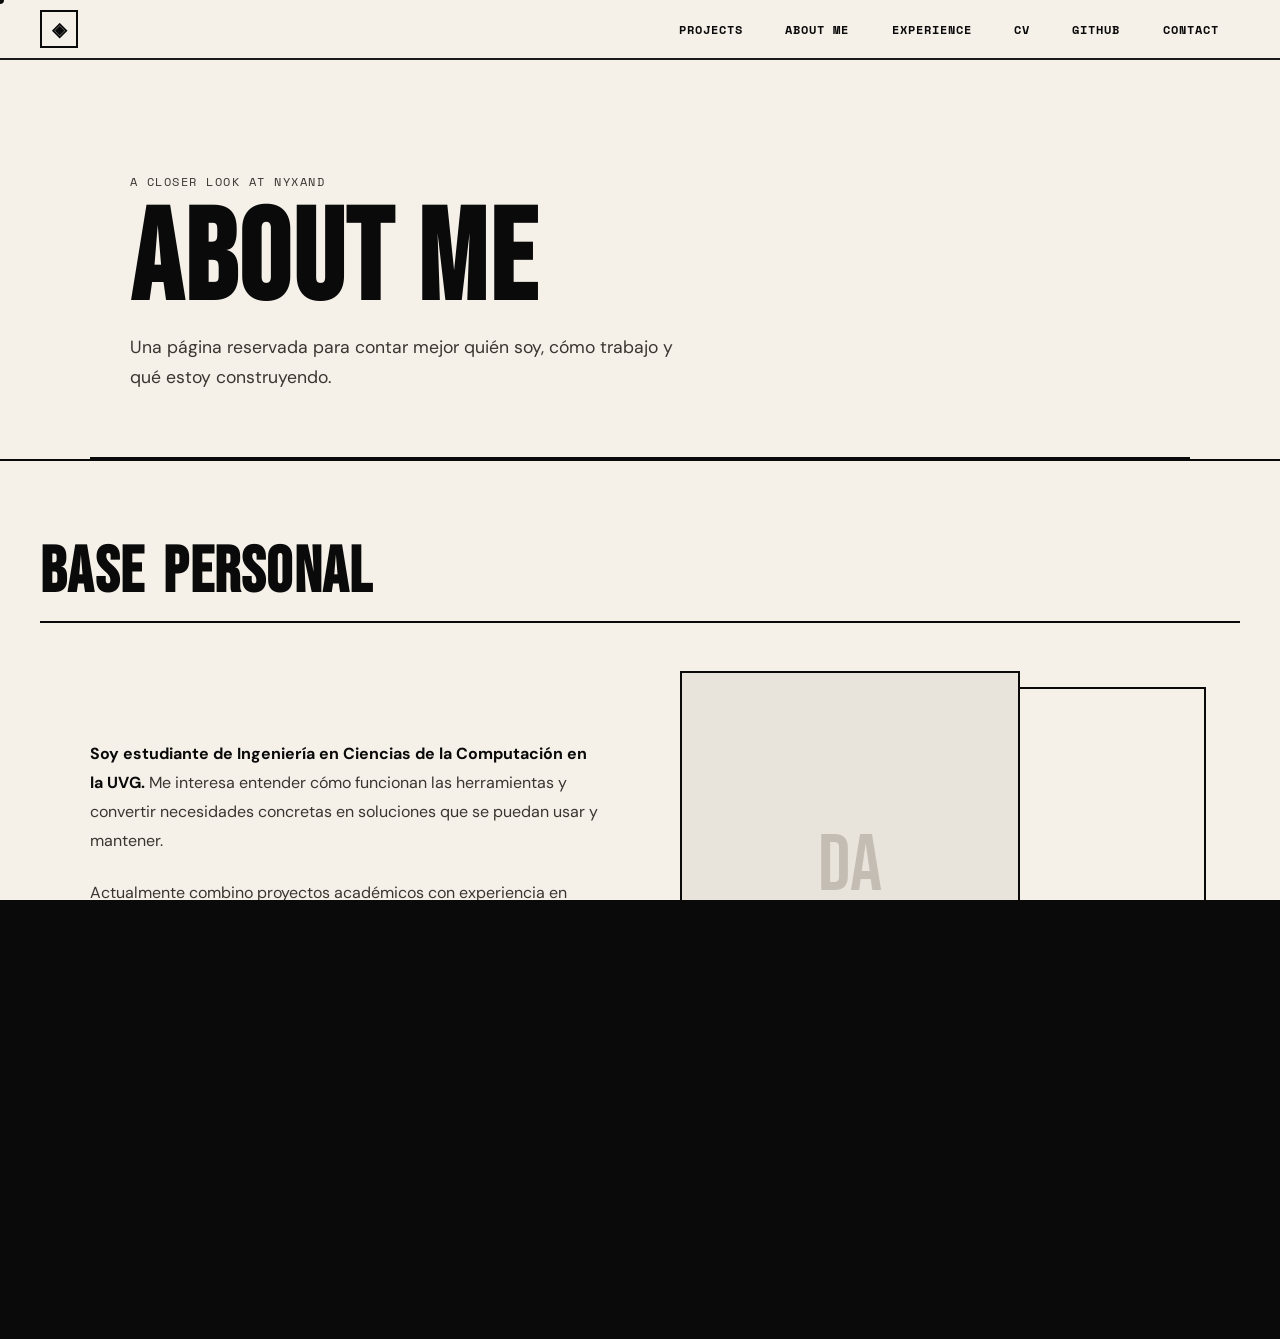
==== pages/about.html @ f91047e4 "fix: make about a dedicated page" ====
<!DOCTYPE html>
<html lang="es">
<head>
  <meta charset="UTF-8" />
  <meta name="viewport" content="width=device-width, initial-scale=1.0" />
  <title>About me — NYXAND</title>
  <link rel="icon" type="image/svg+xml" href="../favicon.svg" />
  <meta name="description" content="About me de Dereck Andreh Callejas Ajin, estudiante de Ingeniería en Ciencias de la Computación en UVG." />
  <link rel="canonical" href="https://www.nyxand.site/pages/about.html" />
  <meta name="robots" content="index, follow" />
  <link rel="stylesheet" href="../css/style.css" />
  <link rel="preconnect" href="https://fonts.googleapis.com" />
  <link rel="preconnect" href="https://fonts.gstatic.com" crossorigin />
  <link href="https://fonts.googleapis.com/css2?family=Space+Mono:ital,wght@0,400;0,700;1,400&family=Bebas+Neue&family=DM+Sans:wght@300;400;500;700&display=swap" rel="stylesheet" />
</head>
<body>

  <div class="site-loader" id="siteLoader" role="status" aria-label="Cargando NYXAND">
    <div class="loader-grid" aria-hidden="true"></div>
    <div class="loader-inner">
      <span class="loader-mark" aria-hidden="true">◈</span>
      <span class="loader-word">NYXAND</span>
      <div class="loader-rule" aria-hidden="true"><span id="loaderProgress"></span></div>
      <span class="loader-meta">DERECK ANDREH CALLEJAS / 2026</span>
    </div>
  </div>

  <nav class="navbar" id="navbar">
    <div class="nav-logo"><a href="../index.html"><div class="logo-box"><span class="logo-icon">◈</span></div></a></div>
    <ul class="nav-links">
      <li><a href="../index.html#projects" class="nav-link">Projects</a></li>
      <li><a href="about.html" class="nav-link active">About me</a></li>
      <li><a href="../index.html#experience" class="nav-link">Experience</a></li>
      <li><a href="../CV/Curr%C3%ADculum%20-%20Andreh%20Callejas.pdf" target="_blank" rel="noopener noreferrer" class="nav-link" download>CV</a></li>
      <li><a href="https://github.com/AndrehhX" target="_blank" rel="noopener noreferrer" class="nav-link">GitHub</a></li>
      <li><a href="../index.html#contact" class="nav-link">Contact</a></li>
    </ul>
    <button class="hamburger" id="hamburger" aria-label="Menú" aria-expanded="false"><span></span><span></span><span></span></button>
  </nav>

  <div class="mobile-menu" id="mobileMenu">
    <ul>
      <li><a href="../index.html#projects">Projects</a></li>
      <li><a href="about.html">About me</a></li>
      <li><a href="../index.html#experience">Experience</a></li>
      <li><a href="../CV/Curr%C3%ADculum%20-%20Andreh%20Callejas.pdf" target="_blank" rel="noopener noreferrer" download>CV</a></li>
      <li><a href="https://github.com/AndrehhX" target="_blank" rel="noopener noreferrer">GitHub</a></li>
      <li><a href="../index.html#contact">Contact</a></li>
    </ul>
  </div>

  <main class="about-page-main">
    <header class="about-page-hero">
      <p class="hero-eyebrow animate-up delay-1">A closer look at NYXAND</p>
      <h1 class="about-page-title animate-up delay-2">About me</h1>
      <p class="about-page-lead animate-up delay-3">Una página reservada para contar mejor quién soy, cómo trabajo y qué estoy construyendo.</p>
    </header>

    <section class="about-section" aria-labelledby="about-heading">
      <div class="section-header">
        <h2 class="section-title reveal" id="about-heading">Base personal</h2>
      </div>
      <div class="about-inner">
        <div class="about-copy reveal">
          <p class="about-p"><strong>Soy estudiante de Ingeniería en Ciencias de la Computación en la UVG.</strong> Me interesa entender cómo funcionan las herramientas y convertir necesidades concretas en soluciones que se puedan usar y mantener.</p>
          <p class="about-p">Actualmente combino proyectos académicos con experiencia en soporte técnico y gestión de datos. Esta página queda como base para documentar mejor mi proceso más adelante.</p>
          <div class="skills-grid" aria-label="Tecnologías principales">
            <span class="skill-item">Java</span>
            <span class="skill-item">JavaScript</span>
            <span class="skill-item">TypeScript</span>
            <span class="skill-item">React</span>
            <span class="skill-item">Git</span>
          </div>
        </div>
        <div class="about-visual reveal" aria-label="Identidad visual de NYXAND">
          <div class="av-frame">
            <div class="av-inner">
              <div class="av-placeholder">
                <span class="av-initials">DA</span>
                <span class="av-hint">About / 2026</span>
              </div>
            </div>
            <div class="av-border-deco"></div>
          </div>
        </div>
      </div>
    </section>
  </main>

  <footer class="footer">
    <div class="footer-top">
      <div class="footer-brand"><a href="../index.html"><div class="logo-box small">◈</div></a><span>NYXAND</span></div>
      <nav class="footer-nav">
        <a href="../index.html#projects">Projects</a>
        <a href="about.html">About me</a>
        <a href="../index.html#experience">Experience</a>
        <a href="../CV/Curr%C3%ADculum%20-%20Andreh%20Callejas.pdf" target="_blank" rel="noopener noreferrer">CV</a>
        <a href="https://github.com/AndrehhX" target="_blank" rel="noopener noreferrer">GitHub</a>
      </nav>
    </div>
    <div class="footer-bottom"><span>© 2026 NYXAND | Dereck Andreh Callejas Ajin.</span><span class="footer-status"><span class="status-dot"></span>Disponible para proyectos</span></div>
  </footer>

  <div class="cursor-dot" id="cursorDot"></div>
  <div class="cursor-ring" id="cursorRing"></div>
  <script src="../js/main.js"></script>
</body>
</html>
---- css/style.css ----
/* ============================================
   PORTFOLIO — RETRO BRUTALIST STYLE
   ============================================ */

:root {
  --black: #0a0a0a;
  --white: #f5f0e8;
  --gray-light: #e8e3db;
  --gray-mid: #c4bdb3;
  --gray-dark: #3a3530;
  --accent: #1a1a1a;
  --ink: #141414;
  --border: #1a1a1a;
  --border-light: #d0cac2;

  --font-display: 'Bebas Neue', sans-serif;
  --font-mono: 'Space Mono', monospace;
  --font-body: 'DM Sans', sans-serif;

  --radius: 4px;
  --border-width: 2px;

  --transition: 0.3s cubic-bezier(0.4, 0, 0.2, 1);
  --transition-slow: 0.6s cubic-bezier(0.4, 0, 0.2, 1);
}

/* ─── RESET ─── */
*, *::before, *::after { box-sizing: border-box; margin: 0; padding: 0; }
html { scroll-behavior: smooth; font-size: 16px; }
body {
  background: var(--white);
  color: var(--black);
  font-family: var(--font-body);
  line-height: 1.6;
  overflow-x: hidden;
  cursor: none;
}
a { color: inherit; text-decoration: none; }
img { display: block; max-width: 100%; }
ul { list-style: none; }
button { cursor: none; border: none; background: none; font-family: inherit; }

/* ─── SITE LOADER ─── */
.site-loader {
  position: fixed;
  inset: 0;
  z-index: 10000;
  display: grid;
  place-items: center;
  overflow: hidden;
  background: var(--white);
  transition: opacity 0.55s ease, visibility 0.55s ease;
}
.site-loader.is-ready {
  opacity: 0;
  visibility: hidden;
  pointer-events: none;
}
.loader-grid {
  position: absolute;
  inset: 0;
  opacity: 0.48;
  background-image: linear-gradient(var(--gray-mid) 1px, transparent 1px), linear-gradient(90deg, var(--gray-mid) 1px, transparent 1px);
  background-size: 42px 42px;
  mask-image: linear-gradient(to bottom, black, transparent 78%);
}
.loader-inner {
  position: relative;
  z-index: 1;
  display: grid;
  gap: 0.85rem;
  width: min(320px, 72vw);
  transition: opacity 0.45s ease, transform 0.45s ease;
}
.site-loader.is-ready .loader-inner {
  opacity: 0;
  transform: translateY(-12px);
}
.loader-mark {
  width: 46px;
  height: 46px;
  display: grid;
  place-items: center;
  border: var(--border-width) solid var(--black);
  font-family: var(--font-mono);
  font-size: 1.4rem;
}
.loader-word {
  font-family: var(--font-display);
  font-size: clamp(3rem, 9vw, 5rem);
  line-height: 0.9;
  letter-spacing: 0.04em;
}
.loader-rule {
  height: 2px;
  background: var(--gray-mid);
  overflow: hidden;
}
.loader-rule span {
  display: block;
  width: 0;
  height: 100%;
  background: var(--black);
  transition: width 0.12s linear;
}
.loader-meta {
  color: var(--gray-dark);
  font-family: var(--font-mono);
  font-size: 0.62rem;
  letter-spacing: 0.08em;
}

/* ─── CUSTOM CURSOR ─── */
.cursor-dot {
  width: 8px; height: 8px;
  background: var(--black);
  border-radius: 50%;
  position: fixed; top: 0; left: 0;
  pointer-events: none; z-index: 9999;
  transform: translate(-50%,-50%);
  transition: transform 0.1s, width 0.2s, height 0.2s;
}
.cursor-ring {
  width: 32px; height: 32px;
  border: 2px solid var(--black);
  border-radius: 50%;
  position: fixed; top: 0; left: 0;
  pointer-events: none; z-index: 9998;
  transform: translate(-50%,-50%);
  transition: transform 0.15s, width 0.25s, height 0.25s, opacity 0.25s;
  opacity: 0.6;
}
body.cursor-hover .cursor-dot { width: 12px; height: 12px; }
body.cursor-hover .cursor-ring { width: 48px; height: 48px; opacity: 0.3; }

/* ─── NAVBAR ─── */
.navbar {
  position: fixed; top: 0; left: 0; right: 0; z-index: 900;
  display: flex; align-items: center; justify-content: space-between;
  padding: 0 2.5rem;
  height: 60px;
  background: var(--white);
  border-bottom: var(--border-width) solid var(--border);
  transition: box-shadow var(--transition);
}
.navbar.scrolled { box-shadow: 0 4px 0 var(--black); }

.nav-logo .logo-box {
  width: 38px; height: 38px;
  border: var(--border-width) solid var(--black);
  display: flex; align-items: center; justify-content: center;
  font-family: var(--font-mono);
  font-size: 1.2rem;
  font-weight: 700;
  transition: background var(--transition), color var(--transition);
}
.nav-logo .logo-box:hover { background: var(--black); color: var(--white); }

.nav-links {
  display: flex; gap: 0;
}
.nav-link {
  font-family: var(--font-mono);
  font-size: 0.78rem;
  font-weight: 700;
  text-transform: uppercase;
  letter-spacing: 0.08em;
  padding: 0.5rem 1.2rem;
  border-left: var(--border-width) solid transparent;
  border-right: var(--border-width) solid transparent;
  transition: background var(--transition), border-color var(--transition);
  position: relative;
}
.nav-link::after {
  content: '';
  position: absolute; bottom: -2px; left: 0; right: 0;
  height: 3px; background: var(--black);
  transform: scaleX(0); transform-origin: left;
  transition: transform var(--transition);
}
.nav-link:hover::after { transform: scaleX(1); }
.nav-link:hover { background: var(--gray-light); }

.hamburger {
  display: none; flex-direction: column; gap: 5px;
  padding: 6px;
}
.hamburger span {
  display: block; width: 24px; height: 2px;
  background: var(--black);
  transition: transform var(--transition), opacity var(--transition);
}
.hamburger.open span:nth-child(1) { transform: translateY(7px) rotate(45deg); }
.hamburger.open span:nth-child(2) { opacity: 0; }
.hamburger.open span:nth-child(3) { transform: translateY(-7px) rotate(-45deg); }

.mobile-menu {
  position: fixed; top: 60px; left: 0; right: 0; z-index: 899;
  background: var(--white);
  border-bottom: var(--border-width) solid var(--black);
  padding: 1rem 2rem;
  transform: translateY(-110%);
  transition: transform var(--transition);
}
.mobile-menu.open { transform: translateY(0); }
.mobile-menu li { border-bottom: 1px solid var(--border-light); }
.mobile-menu a {
  display: block; padding: 1rem 0;
  font-family: var(--font-mono);
  font-size: 1rem;
  font-weight: 700;
  text-transform: uppercase;
}

/* ─── HERO ─── */
.hero {
  min-height: 100vh;
  padding: 120px 2.5rem 80px;
  display: flex; flex-direction: column; justify-content: center;
  position: relative;
  overflow: hidden;
}
.hero::before {
  content: '';
  position: absolute; inset: 0;
  background-image: 
    radial-gradient(circle at 1px 1px, rgba(0,0,0,0.06) 1px, transparent 0);
  background-size: 28px 28px;
  pointer-events: none;
}

.hero-content {
  max-width: 1100px; margin: 0 auto;
  display: grid; grid-template-columns: 1fr 1fr; gap: 4rem;
  align-items: center; width: 100%;
}

.hero-eyebrow {
  font-family: var(--font-mono);
  font-size: 0.78rem;
  text-transform: uppercase;
  letter-spacing: 0.12em;
  color: var(--gray-dark);
  margin-bottom: 1rem;
  display: flex; align-items: center; gap: 0.5rem;
}

.hero-title {
  font-family: var(--font-display);
  font-size: clamp(3.5rem, 7vw, 6rem);
  line-height: 0.95;
  letter-spacing: -0.02em;
  margin-bottom: 1.5rem;
}
.hero-title .line { display: block; }
.hero-title .accent {
  -webkit-text-stroke: 2px var(--black);
  color: transparent;
}

.hero-desc {
  font-size: 1.05rem;
  color: var(--gray-dark);
  max-width: 420px;
  margin-bottom: 2.5rem;
  line-height: 1.7;
}

.hero-ctas { display: flex; gap: 1rem; flex-wrap: wrap; }

/* ─── BUTTONS ─── */
.btn {
  display: inline-block;
  font-family: var(--font-mono);
  font-size: 0.82rem;
  font-weight: 700;
  text-transform: uppercase;
  letter-spacing: 0.08em;
  padding: 0.75rem 1.5rem;
  border: var(--border-width) solid var(--black);
  transition: all var(--transition);
  position: relative;
  overflow: hidden;
}
.btn::before {
  content: '';
  position: absolute; inset: 0;
  background: var(--black);
  transform: translateY(101%);
  transition: transform var(--transition);
  z-index: -1;
}
.btn:hover::before { transform: translateY(0); }
.btn:hover { color: var(--white); }
.btn.btn-primary { background: var(--black); color: var(--white); }
.btn.btn-primary::before { background: var(--gray-dark); }
.btn.btn-outline { background: transparent; }
.btn.btn-white { background: var(--white); color: var(--black); border-color: var(--white); }
.btn.btn-white:hover { color: var(--black); }
.btn.btn-white::before { background: var(--gray-light); }
.btn.btn-sm { padding: 0.5rem 1rem; font-size: 0.75rem; }
.mt-2 { margin-top: 2rem; }

/* ─── HERO ILLUSTRATION — MONITOR ─── */
.hero-illustration {
  display: flex; justify-content: center;
}
.monitor-wrapper {
  position: relative; width: 280px;
}
.monitor {
  border: 3px solid var(--black);
  border-radius: 12px 12px 4px 4px;
  background: var(--black);
  overflow: hidden;
  box-shadow: 6px 6px 0 var(--black);
}
.monitor-screen {
  background: #0d0d0d;
  padding: 1.5rem;
  min-height: 200px;
  border-bottom: 3px solid var(--black);
}
.screen-content {
  font-family: var(--font-mono);
  font-size: 0.72rem;
  color: #ccc;
  line-height: 1.8;
}
.code-line { display: block; }
.code-line.pad { padding-left: 1rem; }
.c-pink { color: #ff79c6; }
.c-blue { color: #8be9fd; }
.c-green { color: #50fa7b; }
.c-yellow { color: #f1fa8c; }
.code-cursor { color: #f8f8f2; }
.blink { animation: blink 1s step-end infinite; }
@keyframes blink { 0%,100%{opacity:1} 50%{opacity:0} }

.monitor-chin {
  background: #1a1a1a;
  padding: 0.5rem;
  display: flex; align-items: center; justify-content: center; gap: 6px;
}
.monitor-dot {
  width: 8px; height: 8px;
  border-radius: 50%;
  background: #333;
}
.monitor-dot:first-child { background: #50fa7b; animation: pulse 2s ease-in-out infinite; }
@keyframes pulse { 0%,100%{opacity:1} 50%{opacity:0.4} }

.monitor-stand {
  width: 50px; height: 30px;
  background: var(--black);
  margin: 0 auto;
  clip-path: polygon(20% 0%, 80% 0%, 100% 100%, 0% 100%);
}
.monitor-base {
  width: 120px; height: 10px;
  background: var(--black);
  margin: 0 auto;
  border-radius: 2px;
}

.deco-circle {
  position: absolute;
  border: 2px solid var(--black);
  border-radius: 50%;
  opacity: 0.25;
}
.deco-circle.c1 { width: 60px; height: 60px; top: -20px; right: -20px; }
.deco-circle.c2 { width: 30px; height: 30px; bottom: 30px; left: -10px; }
.deco-dot {
  position: absolute;
  width: 8px; height: 8px;
  background: var(--black);
  border-radius: 50%;
  opacity: 0.4;
}
.deco-dot.d1 { top: 20px; right: 30px; }
.deco-dot.d2 { bottom: 60px; left: 20px; animation: float 3s ease-in-out infinite; }
.deco-dot.d3 { top: 60px; left: -15px; animation: float 3s ease-in-out infinite 1s; }
@keyframes float { 0%,100%{transform:translateY(0)} 50%{transform:translateY(-8px)} }

/* MONITOR IDLE ANIMATION */
.monitor-wrapper { animation: monitorFloat 4s ease-in-out infinite; }
@keyframes monitorFloat { 0%,100%{transform:translateY(0)} 50%{transform:translateY(-12px)} }

/* ─── SCROLL INDICATOR ─── */
.scroll-indicator {
  position: absolute; bottom: 2.5rem; left: 50%; transform: translateX(-50%);
  display: flex; flex-direction: column; align-items: center; gap: 8px;
  font-family: var(--font-mono);
  font-size: 0.65rem;
  text-transform: uppercase;
  letter-spacing: 0.15em;
  color: var(--gray-mid);
}
.scroll-line {
  width: 1px; height: 50px;
  background: linear-gradient(to bottom, var(--gray-mid), transparent);
  animation: scrollLine 1.5s ease-in-out infinite;
}
@keyframes scrollLine { 0%{transform:scaleY(0);transform-origin:top} 50%{transform:scaleY(1);transform-origin:top} 51%{transform:scaleY(1);transform-origin:bottom} 100%{transform:scaleY(0);transform-origin:bottom} }

/* ─── QUICK LINKS ─── */
.quick-links {
  border-top: var(--border-width) solid var(--black);
  border-bottom: var(--border-width) solid var(--black);
  padding: 2rem 2.5rem;
  background: var(--white);
}
.section-label {
  font-family: var(--font-mono);
  font-size: 0.72rem;
  text-transform: uppercase;
  letter-spacing: 0.12em;
  color: var(--gray-dark);
  margin-bottom: 1rem;
}
.ql-grid {
  display: grid; grid-template-columns: repeat(4, 1fr);
  border: var(--border-width) solid var(--black);
}
.ql-item {
  display: flex; justify-content: space-between; align-items: center;
  padding: 1rem 1.5rem;
  font-family: var(--font-mono);
  font-size: 0.85rem;
  font-weight: 700;
  border-right: var(--border-width) solid var(--black);
  transition: background var(--transition), transform var(--transition);
  position: relative;
  overflow: hidden;
}
.ql-item:last-child { border-right: none; }
.ql-item::before {
  content: '';
  position: absolute; inset: 0;
  background: var(--black);
  transform: scaleX(0); transform-origin: left;
  transition: transform 0.35s ease;
  z-index: 0;
}
.ql-item:hover::before { transform: scaleX(1); }
.ql-item:hover { color: var(--white); }
.ql-item span { position: relative; z-index: 1; }
.ql-arrow {
  font-size: 1.1rem;
  transition: transform var(--transition);
}
.ql-item:hover .ql-arrow { transform: translate(3px,-3px); }

/* ─── TICKER ─── */
.ticker-wrap {
  overflow: hidden;
  background: var(--black);
  color: var(--white);
  padding: 0.8rem 0;
  border-top: var(--border-width) solid var(--black);
  border-bottom: var(--border-width) solid var(--black);
}
.ticker {
  display: flex; gap: 2.5rem; width: max-content;
  animation: ticker 20s linear infinite;
  font-family: var(--font-mono);
  font-size: 0.78rem;
  text-transform: uppercase;
  letter-spacing: 0.1em;
  white-space: nowrap;
}
.ticker:hover { animation-play-state: paused; }
.sep { color: #888; }
@keyframes ticker { from{transform:translateX(0)} to{transform:translateX(-50%)} }

/* ─── SECTIONS LAYOUT ─── */
.projects-section,
.about-section,
.blog-section {
  padding: 5rem 2.5rem;
  max-width: 1100px; margin: 0 auto;
}

.section-header {
  display: flex; justify-content: space-between; align-items: baseline;
  margin-bottom: 3rem;
  border-bottom: var(--border-width) solid var(--black);
  padding-bottom: 1rem;
}
.section-title {
  font-family: var(--font-display);
  font-size: clamp(2.5rem, 5vw, 4rem);
  line-height: 1;
  letter-spacing: 0.02em;
}
.view-all-link {
  font-family: var(--font-mono);
  font-size: 0.78rem;
  text-transform: uppercase;
  letter-spacing: 0.1em;
  text-decoration: underline;
  text-underline-offset: 4px;
  opacity: 0.6;
  transition: opacity var(--transition);
}
.view-all-link:hover { opacity: 1; }

/* ─── PROJECTS GRID ─── */
.projects-grid {
  display: grid; grid-template-columns: repeat(2, 1fr); gap: 2px;
  border: var(--border-width) solid var(--black);
}

.project-card {
  border: var(--border-width) solid var(--black);
  background: var(--white);
  overflow: hidden;
  transition: transform var(--transition);
  position: relative;
}
.project-card:hover { transform: translate(-4px, -4px); box-shadow: 4px 4px 0 var(--black); z-index: 2; }
.project-card.featured { grid-column: span 1; }

.card-actions {
  display: flex;
  flex-wrap: wrap;
  gap: 0.75rem;
}

.experience-section,
.technology-section,
.education-section,
.achievements-section,
.contact-section {
  padding: 5rem 2.5rem;
  max-width: 1100px;
  margin: 0 auto;
  border-top: var(--border-width) solid var(--black);
  border-bottom: var(--border-width) solid var(--black);
  background: var(--white);
}

.experience-grid,
.education-grid,
.contact-grid {
  display: grid;
  grid-template-columns: repeat(2, minmax(0, 1fr));
  gap: 2rem;
}

.tech-grid {
  display: grid;
  grid-template-columns: repeat(3, minmax(120px, 1fr));
  gap: 1rem;
  margin-top: 2rem;
}

.experience-card,
.education-card,
.achievement-card,
.contact-card {
  border: var(--border-width) solid var(--black);
  padding: 1.75rem;
  background: var(--white);
}

.experience-card h3,
.education-card h3,
.achievement-card h3,
.contact-card h3 {
  font-family: var(--font-display);
  font-size: 1.5rem;
  margin-bottom: 0.75rem;
}

.experience-role,
.education-role,
.achievement-subtitle {
  font-family: var(--font-mono);
  font-size: 0.78rem;
  text-transform: uppercase;
  letter-spacing: 0.12em;
  color: var(--gray-dark);
  margin-bottom: 0.5rem;
}

.experience-date,
.education-date {
  font-family: var(--font-mono);
  font-size: 0.75rem;
  color: var(--gray-mid);
  margin-bottom: 1rem;
}

.experience-list {
  display: grid;
  gap: 0.6rem;
  font-size: 0.95rem;
  line-height: 1.7;
  color: var(--gray-dark);
  padding-left: 1rem;
}

.experience-list li {
  position: relative;
}

.experience-list li::before {
  content: "•";
  position: absolute;
  left: -1rem;
  color: var(--black);
}

.contact-card a {
  display: inline-block;
  margin-top: 0.45rem;
  font-family: var(--font-mono);
  font-size: 0.9rem;
  color: var(--black);
  text-decoration: underline;
}

.contact-card a:hover {
  color: var(--black);
}

.card-topbar {
  display: flex; align-items: center; gap: 0.75rem;
  padding: 0.5rem 1rem;
  border-bottom: var(--border-width) solid var(--black);
  background: var(--gray-light);
}
.card-dots { display: flex; gap: 5px; }
.card-dots i {
  display: block; width: 10px; height: 10px;
  border-radius: 50%;
  border: 1.5px solid var(--black);
  background: var(--white);
}
.card-dots i:first-child { background: #ff5f57; }
.card-dots i:last-child { background: #28ca41; }
.card-filename {
  font-family: var(--font-mono);
  font-size: 0.65rem;
  color: var(--gray-dark);
  flex: 1; text-align: center;
}
.featured-badge {
  font-family: var(--font-mono);
  font-size: 0.6rem;
  text-transform: uppercase;
  letter-spacing: 0.1em;
  background: var(--black); color: var(--white);
  padding: 2px 8px;
}

.card-img-wrap { position: relative; overflow: hidden; }
.card-img-overlay {
  position: absolute; inset: 0;
  background: rgba(0,0,0,0.7);
  display: flex; align-items: center; justify-content: center;
  opacity: 0; transition: opacity var(--transition);
}
.card-img-wrap:hover .card-img-overlay { opacity: 1; }
.overlay-btn {
  font-family: var(--font-mono);
  font-size: 0.8rem;
  color: var(--white);
  border: 2px solid var(--white);
  padding: 0.5rem 1.2rem;
  transition: background var(--transition);
}
.overlay-btn:hover { background: var(--white); color: var(--black); }

.placeholder-img {
  height: 200px;
  display: flex; align-items: center; justify-content: center;
  position: relative;
  overflow: hidden;
}
.pi-noise {
  position: absolute; inset: 0;
  background-image: url("data:image/svg+xml,%3Csvg viewBox='0 0 256 256' xmlns='http://www.w3.org/2000/svg'%3E%3Cfilter id='noise'%3E%3CfeTurbulence type='fractalNoise' baseFrequency='0.65' numOctaves='3' stitchTiles='stitch'/%3E%3C/filter%3E%3Crect width='100%25' height='100%25' filter='url(%23noise)' opacity='0.15'/%3E%3C/svg%3E");
  opacity: 0.4;
}
.pi-label {
  font-family: var(--font-display);
  font-size: 1.4rem;
  letter-spacing: 0.15em;
  position: relative; z-index: 1;
  mix-blend-mode: overlay;
}
.pi-1 { background: linear-gradient(135deg, #c8c0b4 0%, #a09890 100%); }
.pi-2 { background: linear-gradient(135deg, #8a8078 0%, #5a5248 100%); color: var(--white); }
.pi-3 { background: linear-gradient(135deg, #b8b0a8 0%, #888078 100%); }
.pi-4 { background: linear-gradient(135deg, #4a4038 0%, #2a2018 100%); color: var(--white); }
.pi-5 { background: linear-gradient(135deg, #d0c8c0 0%, #b0a8a0 100%); }

.card-body { padding: 1.5rem; }
.card-tags { display: flex; gap: 0.5rem; flex-wrap: wrap; margin-bottom: 0.75rem; }
.tag {
  font-family: var(--font-mono);
  font-size: 0.62rem;
  text-transform: uppercase;
  letter-spacing: 0.1em;
  padding: 2px 8px;
  border: 1.5px solid var(--black);
}
.card-title {
  font-family: var(--font-display);
  font-size: 1.6rem;
  margin-bottom: 0.5rem;
  letter-spacing: 0.02em;
}
.card-desc {
  font-size: 0.88rem;
  line-height: 1.6;
  color: var(--gray-dark);
  margin-bottom: 1.5rem;
}

/* ─── ABOUT ─── */
.about-section {
  background: var(--white);
  border-top: var(--border-width) solid var(--black);
  border-bottom: var(--border-width) solid var(--black);
  padding: 5rem 2.5rem;
  max-width: 100%;
}
.about-page-main { padding-top: 60px; }
.about-page-hero {
  max-width: 1100px;
  margin: 0 auto;
  padding: 7rem 2.5rem 4rem;
  border-bottom: var(--border-width) solid var(--black);
}
.about-page-title {
  margin: 0.75rem 0 1rem;
  font-family: var(--font-display);
  font-size: clamp(4rem, 11vw, 8rem);
  line-height: 0.85;
  letter-spacing: 0.02em;
}
.about-page-lead {
  max-width: 560px;
  color: var(--gray-dark);
  font-size: 1.1rem;
  line-height: 1.7;
}
.about-inner {
  max-width: 1100px; margin: 0 auto;
  display: grid; grid-template-columns: 1fr 1fr; gap: 5rem;
  align-items: center;
}
.about-p {
  font-size: 1rem; line-height: 1.8;
  color: var(--gray-dark);
  margin-bottom: 1.5rem;
}
.about-p strong { color: var(--black); }
.skills-grid {
  display: flex; flex-wrap: wrap; gap: 0.5rem;
  margin-top: 1.5rem;
}
.skill-item {
  font-family: var(--font-mono);
  font-size: 0.75rem;
  text-transform: uppercase;
  letter-spacing: 0.08em;
  padding: 0.4rem 1rem;
  border: var(--border-width) solid var(--black);
  transition: background var(--transition), color var(--transition);
}
.skill-item:hover { background: var(--black); color: var(--white); }

.about-visual { position: relative; }
.av-frame { position: relative; }
.av-inner {
  border: var(--border-width) solid var(--black);
  aspect-ratio: 4/5;
  max-width: 340px;
  overflow: hidden;
  position: relative;
  background: var(--gray-light);
}
.av-placeholder {
  position: absolute; inset: 0;
  display: flex; flex-direction: column; align-items: center; justify-content: center;
  gap: 1rem;
}
.av-initials {
  font-family: var(--font-display);
  font-size: 5rem;
  line-height: 1;
  color: var(--gray-mid);
}
.av-hint {
  font-family: var(--font-mono);
  font-size: 0.7rem;
  text-transform: uppercase;
  letter-spacing: 0.12em;
  color: var(--gray-mid);
}
.av-border-deco {
  position: absolute; top: 16px; left: 16px;
  right: -16px; bottom: -16px;
  border: var(--border-width) solid var(--black);
  pointer-events: none;
  z-index: -1;
}

.av-stats {
  display: flex; gap: 0;
  margin-top: 1.5rem;
  border: var(--border-width) solid var(--black);
  max-width: 340px;
}
.stat {
  flex: 1;
  padding: 1rem;
  text-align: center;
  border-right: var(--border-width) solid var(--black);
}
.stat:last-child { border-right: none; }
.stat-num {
  display: block;
  font-family: var(--font-display);
  font-size: 2rem;
  line-height: 1;
}
.stat-num::after { content: '+'; }
.stat-label {
  font-family: var(--font-mono);
  font-size: 0.65rem;
  text-transform: uppercase;
  letter-spacing: 0.1em;
  color: var(--gray-dark);
}

/* ─── BLOG SECTION ─── */
.blog-section {
  border-top: var(--border-width) solid var(--black);
}
.post-date {
  font-family: var(--font-mono);
  font-size: 0.7rem;
  color: var(--gray-dark);
  text-transform: uppercase;
  letter-spacing: 0.1em;
  margin-bottom: 0.75rem;
  display: block;
}

.blog-stack {
  position: relative; 
  max-width: 500px;
  padding-bottom: 60px; padding-right: 60px;
}
.blog-card-stacked {
  border: var(--border-width) solid var(--black);
  background: var(--white);
  overflow: hidden;
}
.bc-front { position: relative; z-index: 3; }
.bc-back {
  position: absolute;
  left: 0; top: 0; width: 100%;
}
.bc-2 { transform: translate(18px, 18px); z-index: 2; }
.bc-3 { transform: translate(36px, 36px); z-index: 1; }
.bc-2, .bc-3 { pointer-events: none; opacity: 0.65; }

/* ─── CTA SECTION ─── */
.cta-section {
  background: var(--black);
  color: var(--white);
  padding: 6rem 2.5rem;
  text-align: center;
  position: relative;
  overflow: hidden;
}
.cta-noise {
  position: absolute; inset: 0; pointer-events: none;
  background-image: url("data:image/svg+xml,%3Csvg viewBox='0 0 256 256' xmlns='http://www.w3.org/2000/svg'%3E%3Cfilter id='noise'%3E%3CfeTurbulence type='fractalNoise' baseFrequency='0.65' numOctaves='3' stitchTiles='stitch'/%3E%3C/filter%3E%3Crect width='100%25' height='100%25' filter='url(%23noise)' opacity='0.06'/%3E%3C/svg%3E");
  opacity: 0.5;
}
.cta-inner { position: relative; z-index: 1; max-width: 600px; margin: 0 auto; }
.cta-eyebrow {
  font-family: var(--font-mono);
  font-size: 0.78rem;
  text-transform: uppercase;
  letter-spacing: 0.15em;
  color: #888;
  margin-bottom: 1rem;
}
.cta-title {
  font-family: var(--font-display);
  font-size: clamp(4rem, 10vw, 8rem);
  line-height: 0.9;
  margin-bottom: 1.5rem;
  -webkit-text-stroke: 2px #fff;
  color: transparent;
}
.cta-sub {
  font-size: 1rem;
  color: #aaa;
  margin-bottom: 2.5rem;
  line-height: 1.7;
}

/* ─── FOOTER ─── */
.footer {
  border-top: var(--border-width) solid var(--black);
  padding: 2rem 2.5rem;
  background: var(--white);
}
.footer-top {
  display: flex; justify-content: space-between; align-items: center;
  flex-wrap: wrap; gap: 1.5rem;
  padding-bottom: 1.5rem;
  border-bottom: 1px solid var(--border-light);
  margin-bottom: 1.5rem;
}
.footer-brand {
  display: flex; align-items: center; gap: 0.75rem;
  font-family: var(--font-mono);
  font-weight: 700;
  font-size: 0.85rem;
}
.logo-box.small {
  width: 28px; height: 28px;
  border: var(--border-width) solid var(--black);
  display: flex; align-items: center; justify-content: center;
  font-size: 0.9rem;
}
.footer-nav { display: flex; gap: 2rem; flex-wrap: wrap; }
.footer-nav a {
  font-family: var(--font-mono);
  font-size: 0.75rem;
  text-transform: uppercase;
  letter-spacing: 0.08em;
  opacity: 0.6;
  transition: opacity var(--transition);
}
.footer-nav a:hover { opacity: 1; }
.footer-social { display: flex; gap: 0.5rem; }
.social-link {
  width: 36px; height: 36px;
  border: var(--border-width) solid var(--black);
  display: flex; align-items: center; justify-content: center;
  font-family: var(--font-mono);
  font-size: 0.65rem;
  font-weight: 700;
  letter-spacing: 0.05em;
  transition: background var(--transition), color var(--transition);
}
.social-link:hover { background: var(--black); color: var(--white); }
.footer-bottom {
  display: flex; justify-content: space-between; align-items: center;
  flex-wrap: wrap; gap: 0.5rem;
  font-family: var(--font-mono);
  font-size: 0.7rem;
  color: var(--gray-dark);
}
.footer-status { display: flex; align-items: center; gap: 0.5rem; }
.status-dot {
  width: 8px; height: 8px;
  background: #28ca41;
  border-radius: 50%;
  animation: pulse 2s ease-in-out infinite;
}

/* ─── ANIMATIONS ─── */
.animate-up {
  opacity: 0; transform: translateY(30px);
  animation: animUp 0.7s cubic-bezier(0.4,0,0.2,1) forwards;
}
.animate-in {
  opacity: 0; transform: translateX(30px);
  animation: animIn 0.8s cubic-bezier(0.4,0,0.2,1) forwards;
}
.delay-1 { animation-delay: 0.1s; }
.delay-2 { animation-delay: 0.25s; }
.delay-3 { animation-delay: 0.4s; }
.delay-4 { animation-delay: 0.55s; }
.delay-5 { animation-delay: 0.7s; }

@keyframes animUp {
  to { opacity: 1; transform: translateY(0); }
}
@keyframes animIn {
  to { opacity: 1; transform: translateX(0); }
}

/* Scroll-triggered reveal */
.reveal {
  opacity: 0; transform: translateY(40px);
  transition: opacity 0.7s ease, transform 0.7s ease;
}
.reveal.visible { opacity: 1; transform: translateY(0); }

.reveal-card {
  opacity: 0; transform: translateY(50px);
  transition: opacity 0.6s ease, transform 0.6s ease;
}
.reveal-card.visible { opacity: 1; transform: translateY(0); }
.reveal-card[data-index="1"] { transition-delay: 0.1s; }
.reveal-card[data-index="2"] { transition-delay: 0.2s; }
.reveal-card[data-index="3"] { transition-delay: 0.3s; }

/* ─── RESPONSIVE ─── */
@media (max-width: 900px) {
  .nav-links { display: none; }
  .hamburger { display: flex; }
  .hero-content { grid-template-columns: 1fr; gap: 3rem; }
  .hero-illustration { order: -1; }
  .ql-grid { grid-template-columns: repeat(2,1fr); }
  .ql-item:nth-child(2) { border-right: none; }
  .ql-item:nth-child(1),
  .ql-item:nth-child(2) { border-bottom: var(--border-width) solid var(--black); }
  .projects-grid { grid-template-columns: 1fr; }
  .about-inner { grid-template-columns: 1fr; }
  .footer-top { flex-direction: column; }
}
@media (max-width: 640px) {
  .navbar { padding: 0 1.2rem; }
  .hero { padding: 100px 1.2rem 60px; }
  .quick-links,
  .projects-section,
  .about-section,
  .blog-section,
  .experience-section,
  .technology-section,
  .education-section,
  .achievements-section,
  .contact-section { padding-left: 1.2rem; padding-right: 1.2rem; }
  .ql-grid { grid-template-columns: 1fr; }
  .ql-item { border-right: none !important; border-bottom: var(--border-width) solid var(--black); }
  .ql-item:last-child { border-bottom: none; }
  .projects-grid,
  .experience-grid,
  .education-grid,
  .contact-grid,
  .tech-grid { grid-template-columns: 1fr; }
  .footer { padding: 1.5rem 1.2rem; }
  .footer-nav { flex-wrap: wrap; gap: 1rem; }
}

/* ─── PAGE TRANSITION ─── */
.page-transition {
  position: fixed; inset: 0; z-index: 9000;
  background: var(--black);
  transform: translateY(100%);
  pointer-events: none;
}
.page-transition.entering { animation: ptEnter 0.4s ease forwards; }
.page-transition.leaving { animation: ptLeave 0.4s ease forwards; }
@keyframes ptEnter { from{transform:translateY(100%)} to{transform:translateY(0)} }
@keyframes ptLeave { from{transform:translateY(0)} to{transform:translateY(-100%)} }

@media (prefers-reduced-motion: reduce) {
  *, *::before, *::after {
    animation-duration: 0.001ms !important;
    animation-iteration-count: 1 !important;
    scroll-behavior: auto !important;
    transition-duration: 0.001ms !important;
  }
}
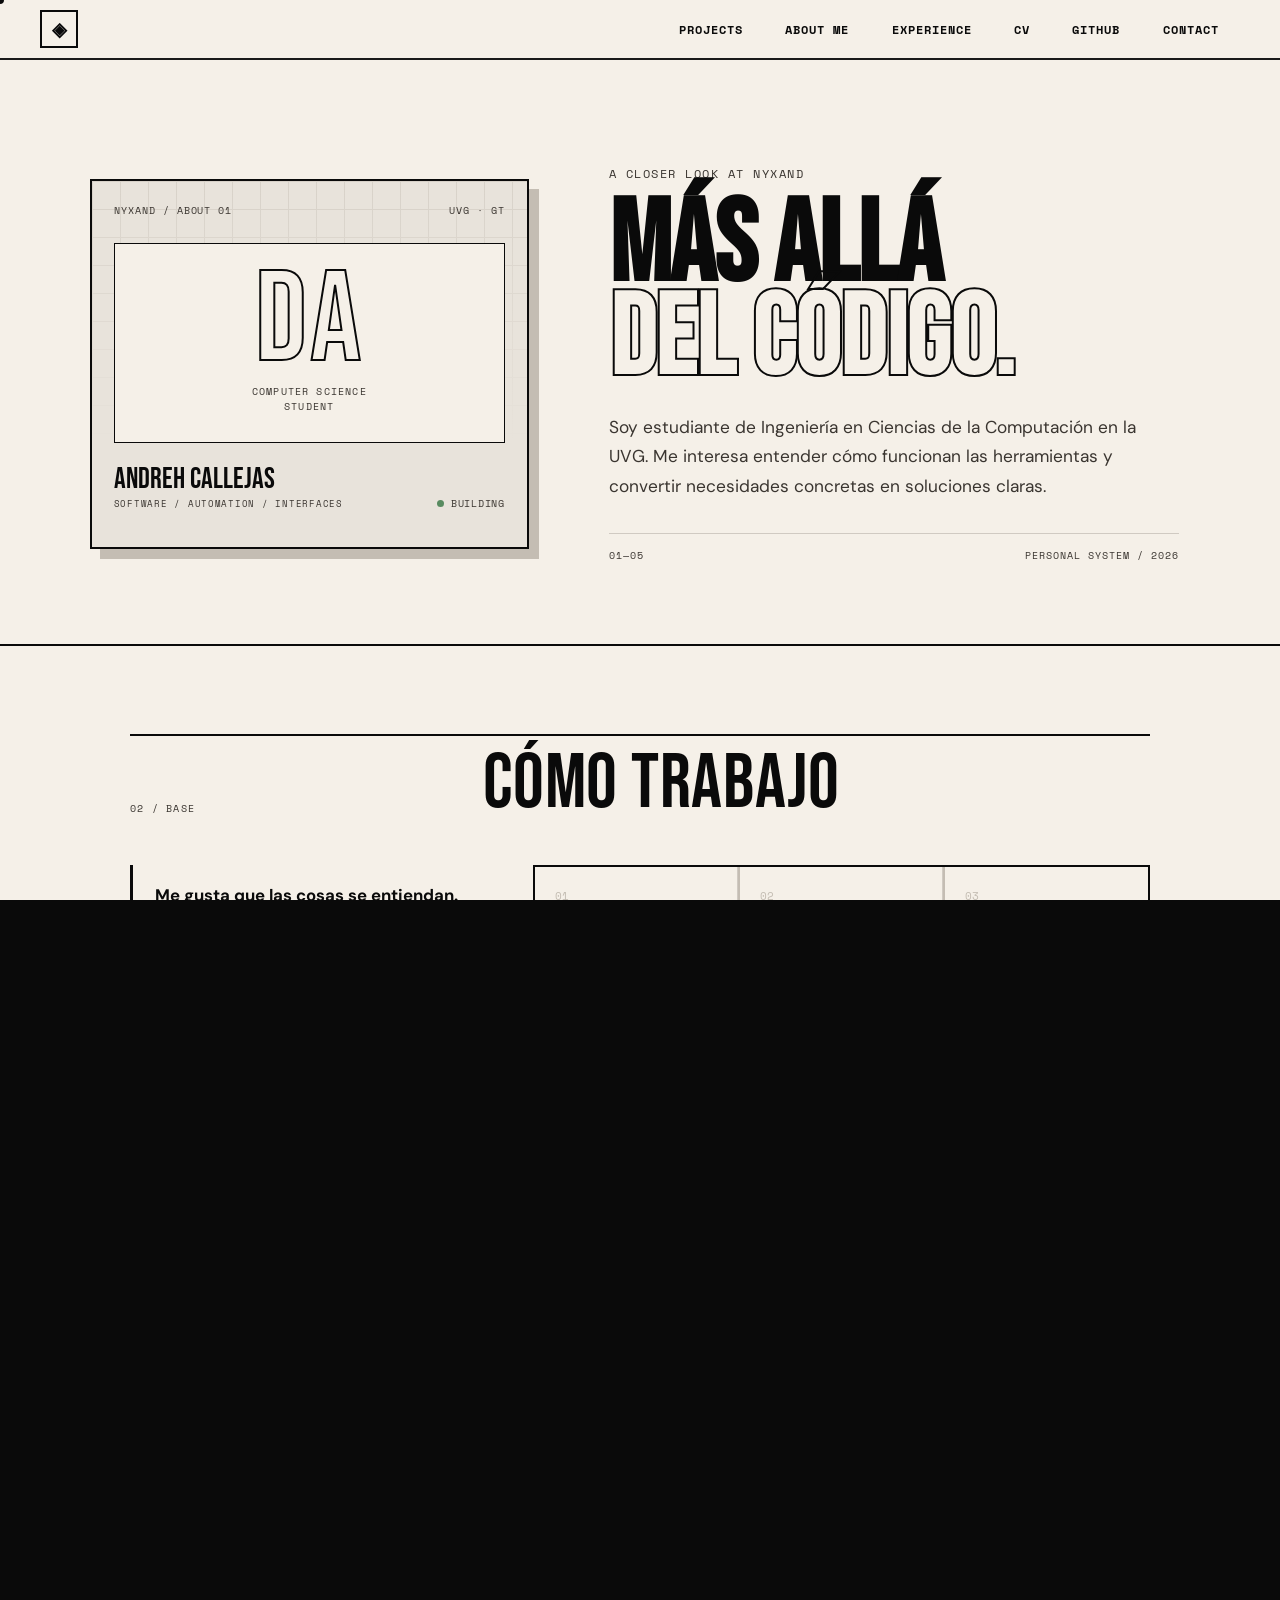
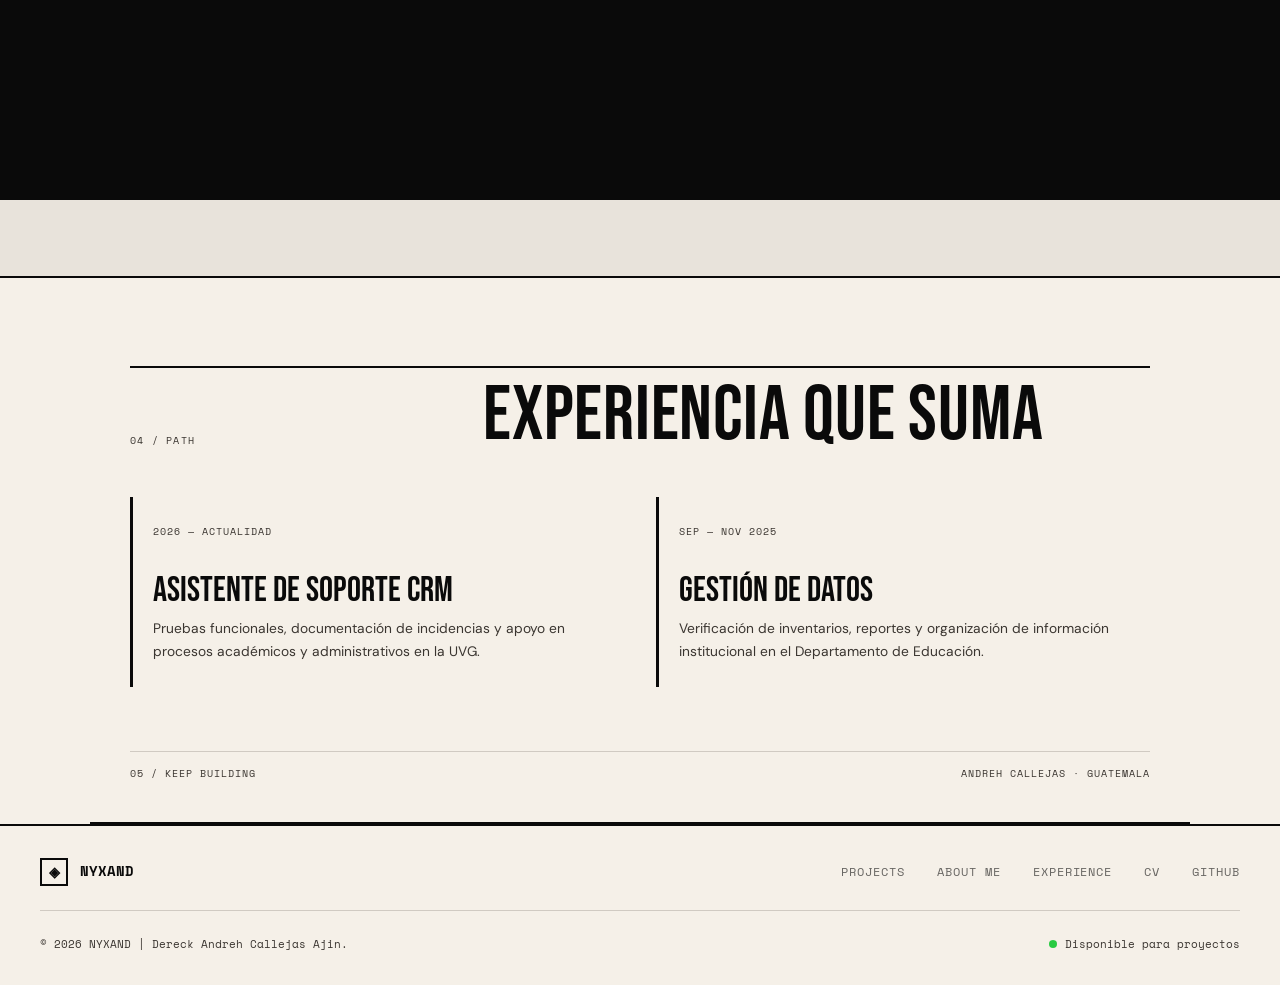
==== commit 111cd37e: "feat: rebuild about page structure" ====
--- a/pages/about.html
+++ b/pages/about.html
@@ -51,39 +51,112 @@
 
   <main class="about-page-main">
     <header class="about-page-hero">
-      <p class="hero-eyebrow animate-up delay-1">A closer look at NYXAND</p>
-      <h1 class="about-page-title animate-up delay-2">About me</h1>
-      <p class="about-page-lead animate-up delay-3">Una página reservada para contar mejor quién soy, cómo trabajo y qué estoy construyendo.</p>
-    </header>
+      <div class="about-hero-grid">
+        <article class="about-profile-card reveal-card about-card--primary" data-index="0" aria-label="Ficha de Andreh Callejas">
+          <div class="about-profile-topline">
+            <span>NYXAND / ABOUT 01</span>
+            <span>UVG · GT</span>
+          </div>
+          <div class="about-profile-mark">
+            <span>DA</span>
+            <small>Computer Science<br />Student</small>
+          </div>
+          <div class="about-profile-footer">
+            <div>
+              <strong>ANDREH CALLEJAS</strong>
+              <span>Software / automation / interfaces</span>
+            </div>
+            <span class="about-profile-status"><i></i>Building</span>
+          </div>
+        </article>
 
-    <section class="about-section" aria-labelledby="about-heading">
-      <div class="section-header">
-        <h2 class="section-title reveal" id="about-heading">Base personal</h2>
-      </div>
-      <div class="about-inner">
-        <div class="about-copy reveal">
-          <p class="about-p"><strong>Soy estudiante de Ingeniería en Ciencias de la Computación en la UVG.</strong> Me interesa entender cómo funcionan las herramientas y convertir necesidades concretas en soluciones que se puedan usar y mantener.</p>
-          <p class="about-p">Actualmente combino proyectos académicos con experiencia en soporte técnico y gestión de datos. Esta página queda como base para documentar mejor mi proceso más adelante.</p>
-          <div class="skills-grid" aria-label="Tecnologías principales">
-            <span class="skill-item">Java</span>
-            <span class="skill-item">JavaScript</span>
-            <span class="skill-item">TypeScript</span>
-            <span class="skill-item">React</span>
-            <span class="skill-item">Git</span>
-          </div>
-        </div>
-        <div class="about-visual reveal" aria-label="Identidad visual de NYXAND">
-          <div class="av-frame">
-            <div class="av-inner">
-              <div class="av-placeholder">
-                <span class="av-initials">DA</span>
-                <span class="av-hint">About / 2026</span>
-              </div>
-            </div>
-            <div class="av-border-deco"></div>
+        <div class="about-hero-copy">
+          <p class="hero-eyebrow reveal about-reveal--1">A closer look at NYXAND</p>
+          <h1 class="about-page-title reveal about-reveal--2">Más allá<br /><span>del código.</span></h1>
+          <p class="about-page-lead reveal about-reveal--3">Soy estudiante de Ingeniería en Ciencias de la Computación en la UVG. Me interesa entender cómo funcionan las herramientas y convertir necesidades concretas en soluciones claras.</p>
+          <div class="about-hero-index reveal about-reveal--4">
+            <span>01—05</span>
+            <span>PERSONAL SYSTEM / 2026</span>
           </div>
         </div>
       </div>
+    </header>
+
+    <section class="about-panel" id="about-story" aria-labelledby="about-heading">
+      <div class="about-panel-heading">
+        <span>02 / BASE</span>
+        <h2 id="about-heading">Cómo trabajo</h2>
+      </div>
+      <div class="about-story-grid">
+        <div class="about-story-note reveal">
+          <p><strong>Me gusta que las cosas se entiendan.</strong> Por eso combino lógica, composición visual y pruebas pequeñas antes de dar algo por terminado.</p>
+          <span class="about-note-label">CLARITY / PROCESS / PROOF</span>
+        </div>
+        <div class="about-card-grid">
+          <article class="about-card reveal-card" data-index="1">
+            <span class="about-card-number">01</span>
+            <h3>Observar</h3>
+            <p>Primero intento entender el problema, el flujo y a quién le tiene que servir.</p>
+          </article>
+          <article class="about-card reveal-card" data-index="2">
+            <span class="about-card-number">02</span>
+            <h3>Construir</h3>
+            <p>Convierto la idea en una interfaz o sistema pequeño que se pueda probar.</p>
+          </article>
+          <article class="about-card reveal-card" data-index="3">
+            <span class="about-card-number">03</span>
+            <h3>Revisar</h3>
+            <p>Corrijo detalles, documento lo importante y dejo una base fácil de continuar.</p>
+          </article>
+        </div>
+      </div>
+    </section>
+
+    <section class="about-panel about-panel--split" id="about-stack" aria-labelledby="about-stack-heading">
+      <div class="about-panel-heading">
+        <span>03 / TOOLS</span>
+        <h2 id="about-stack-heading">Con qué construyo</h2>
+      </div>
+      <div class="about-split-grid">
+        <article class="about-card about-stack-card reveal-card" data-index="1">
+          <div class="about-card-topline"><span>STACK / CORE</span><span>01</span></div>
+          <h3>Herramientas que uso para pasar de idea a interfaz.</h3>
+          <div class="about-skill-list" aria-label="Tecnologías principales">
+            <span>Java</span><span>JavaScript</span><span>TypeScript</span><span>React</span><span>HTML / CSS</span><span>Git</span>
+          </div>
+        </article>
+        <article class="about-card about-current-card reveal-card" data-index="2">
+          <div class="about-card-topline"><span>CURRENT / BUILD</span><span>02</span></div>
+          <span class="about-current-label"><i></i>WORK IN PROGRESS</span>
+          <h3>NEXUS</h3>
+          <p>Una aplicación en desarrollo para reunir bibliotecas de Steam, Epic Games y GOG en una sola interfaz.</p>
+          <ul>
+            <li>Arquitectura de navegación</li>
+            <li>Organización de biblioteca</li>
+            <li>Sistema visual de la interfaz</li>
+          </ul>
+        </article>
+      </div>
+    </section>
+
+    <section class="about-panel about-panel--path" id="about-path" aria-labelledby="about-path-heading">
+      <div class="about-panel-heading">
+        <span>04 / PATH</span>
+        <h2 id="about-path-heading">Experiencia que suma</h2>
+      </div>
+      <div class="about-path-grid">
+        <article class="about-path-item reveal-card" data-index="1">
+          <span>2026 — ACTUALIDAD</span>
+          <h3>Asistente de soporte CRM</h3>
+          <p>Pruebas funcionales, documentación de incidencias y apoyo en procesos académicos y administrativos en la UVG.</p>
+        </article>
+        <article class="about-path-item reveal-card" data-index="2">
+          <span>SEP — NOV 2025</span>
+          <h3>Gestión de datos</h3>
+          <p>Verificación de inventarios, reportes y organización de información institucional en el Departamento de Educación.</p>
+        </article>
+      </div>
+      <div class="about-bottom-line reveal"><span>05 / KEEP BUILDING</span><span>ANDREH CALLEJAS · GUATEMALA</span></div>
     </section>
   </main>
 
@@ -103,6 +176,6 @@
 
   <div class="cursor-dot" id="cursorDot"></div>
   <div class="cursor-ring" id="cursorRing"></div>
-  <script src="../js/main.js"></script>
+  <script src="../js/main.js?v=latest-commit"></script>
 </body>
 </html>
--- a/css/style.css
+++ b/css/style.css
@@ -49,10 +49,11 @@
   place-items: center;
   overflow: hidden;
   background: var(--white);
-  transition: opacity 0.55s ease, visibility 0.55s ease;
+  transform: translateY(0);
+  transition: transform 0.82s cubic-bezier(0.76, 0, 0.24, 1), visibility 0s linear 0.82s;
 }
 .site-loader.is-ready {
-  opacity: 0;
+  transform: translateY(-100%);
   visibility: hidden;
   pointer-events: none;
 }
@@ -63,13 +64,16 @@
   background-image: linear-gradient(var(--gray-mid) 1px, transparent 1px), linear-gradient(90deg, var(--gray-mid) 1px, transparent 1px);
   background-size: 42px 42px;
   mask-image: linear-gradient(to bottom, black, transparent 78%);
-}
+  transition: opacity 0.45s ease, transform 0.82s cubic-bezier(0.76, 0, 0.24, 1);
+}
+.site-loader.is-ready .loader-grid { opacity: 0; transform: translateY(-18px); }
 .loader-inner {
   position: relative;
   z-index: 1;
   display: grid;
   gap: 0.85rem;
   width: min(320px, 72vw);
+  animation: loaderInnerIn 0.7s cubic-bezier(0.22, 1, 0.36, 1) both;
   transition: opacity 0.45s ease, transform 0.45s ease;
 }
 .site-loader.is-ready .loader-inner {
@@ -84,12 +88,14 @@
   border: var(--border-width) solid var(--black);
   font-family: var(--font-mono);
   font-size: 1.4rem;
+  animation: loaderMarkIn 0.75s cubic-bezier(0.22, 1, 0.36, 1) both;
 }
 .loader-word {
   font-family: var(--font-display);
   font-size: clamp(3rem, 9vw, 5rem);
   line-height: 0.9;
   letter-spacing: 0.04em;
+  animation: loaderWordIn 0.75s 0.08s cubic-bezier(0.22, 1, 0.36, 1) both;
 }
 .loader-rule {
   height: 2px;
@@ -108,7 +114,12 @@
   font-family: var(--font-mono);
   font-size: 0.62rem;
   letter-spacing: 0.08em;
-}
+  animation: loaderMetaIn 0.6s 0.18s ease both;
+}
+@keyframes loaderInnerIn { from { opacity: 0; transform: translateY(14px); } to { opacity: 1; transform: translateY(0); } }
+@keyframes loaderMarkIn { from { opacity: 0; transform: rotate(-18deg) scale(0.7); } to { opacity: 1; transform: rotate(0) scale(1); } }
+@keyframes loaderWordIn { from { opacity: 0; letter-spacing: 0.18em; transform: translateX(12px); } to { opacity: 1; letter-spacing: 0.04em; transform: translateX(0); } }
+@keyframes loaderMetaIn { from { opacity: 0; transform: translateY(5px); } to { opacity: 1; transform: translateY(0); } }
 
 /* ─── CUSTOM CURSOR ─── */
 .cursor-dot {
@@ -228,6 +239,18 @@
   background-size: 28px 28px;
   pointer-events: none;
 }
+.hero::after {
+  content: '';
+  position: absolute;
+  top: 18%;
+  left: -20%;
+  width: 140%;
+  height: 1px;
+  background: linear-gradient(90deg, transparent, rgba(17,17,17,0.18), transparent);
+  pointer-events: none;
+  opacity: 0;
+  animation: heroSweep 1.35s 0.32s cubic-bezier(0.22, 1, 0.36, 1) both;
+}
 
 .hero-content {
   max-width: 1100px; margin: 0 auto;
@@ -265,8 +288,55 @@
   margin-bottom: 2.5rem;
   line-height: 1.7;
 }
+.build-pulse {
+  display: inline-block;
+  width: 7px;
+  height: 7px;
+  border-radius: 50%;
+  background: #28ca41;
+  box-shadow: 0 0 0 3px rgba(40, 202, 65, 0.15);
+}
 
 .hero-ctas { display: flex; gap: 1rem; flex-wrap: wrap; }
+.hero-signature {
+  display: flex;
+  align-items: center;
+  gap: 0.65rem;
+  margin-top: 1.2rem;
+  color: var(--gray-dark);
+  font-family: var(--font-mono);
+  font-size: 0.64rem;
+  letter-spacing: 0.14em;
+}
+.hero-signature::before {
+  content: '';
+  width: 2.4rem;
+  height: 1px;
+  background: var(--black);
+}
+
+/* ─── HERO ILLUSTRATION ─── */
+.hero-illustration {
+  position: relative;
+  width: min(420px, 100%);
+  flex-direction: column;
+  align-items: center;
+}
+
+/* ─── HERO MOTION ─── */
+.hero-reveal { opacity: 0; transform: translateY(22px); clip-path: inset(0 0 100% 0); }
+.hero-reveal--visual { transform: translateX(24px); clip-path: none; }
+.hero-motion-ready .hero-reveal { animation: heroRevealUp 0.7s cubic-bezier(0.4,0,0.2,1) forwards; }
+.hero-motion-ready .hero-reveal--1 { animation-delay: 0.08s; }
+.hero-motion-ready .hero-reveal--2 { animation-delay: 0.2s; }
+.hero-motion-ready .hero-reveal--3 { animation-delay: 0.34s; }
+.hero-motion-ready .hero-reveal--4 { animation-delay: 0.48s; }
+.hero-motion-ready .hero-reveal--5 { animation-delay: 0.62s; }
+.hero-motion-ready .hero-reveal--6 { animation-delay: 0.78s; }
+.hero-motion-ready .hero-reveal--visual { animation-name: heroRevealIn; animation-delay: 0.2s; }
+@keyframes heroRevealUp { to { opacity: 1; transform: translateY(0); clip-path: inset(0 0 0% 0); } }
+@keyframes heroRevealIn { to { opacity: 1; transform: translateX(0); } }
+@keyframes heroSweep { 0% { opacity: 0; transform: translateX(-12%); } 18% { opacity: 1; } 80% { opacity: 0.35; } 100% { opacity: 0; transform: translateX(12%); } }
 
 /* ─── BUTTONS ─── */
 .btn {
@@ -306,27 +376,72 @@
   display: flex; justify-content: center;
 }
 .monitor-wrapper {
-  position: relative; width: 280px;
+  position: relative; width: 330px;
 }
 .monitor {
   border: 3px solid var(--black);
-  border-radius: 12px 12px 4px 4px;
+  border-radius: 16px 16px 6px 6px;
   background: var(--black);
   overflow: hidden;
-  box-shadow: 6px 6px 0 var(--black);
+  box-shadow: 8px 8px 0 var(--gray-mid);
+  transition: transform 0.72s cubic-bezier(0.22, 1, 0.36, 1), box-shadow 0.72s cubic-bezier(0.22, 1, 0.36, 1);
+}
+.monitor:hover {
+  transform: translateY(-4px);
+  box-shadow: 8px 12px 0 var(--gray-mid);
+}
+.monitor-wrapper:focus-visible {
+  outline: 2px solid var(--black);
+  outline-offset: 12px;
 }
 .monitor-screen {
+  position: relative;
+  overflow: hidden;
   background: #0d0d0d;
-  padding: 1.5rem;
-  min-height: 200px;
+  padding: 1.75rem;
+  min-height: 230px;
   border-bottom: 3px solid var(--black);
 }
+.monitor-screen::after {
+  content: '';
+  position: absolute;
+  inset: 0 0 auto;
+  height: 2px;
+  background: rgba(127, 196, 136, 0.45);
+  pointer-events: none;
+  animation: monitorScan 5.5s ease-in-out infinite;
+}
 .screen-content {
   font-family: var(--font-mono);
-  font-size: 0.72rem;
+  font-size: 0.78rem;
   color: #ccc;
-  line-height: 1.8;
-}
+  line-height: 1.95;
+}
+.hero-signal {
+  position: absolute;
+  right: 1.75rem;
+  bottom: 1rem;
+  display: flex;
+  align-items: center;
+  gap: 0.45rem;
+  color: #8e8e8e;
+  font-family: var(--font-mono);
+  font-size: 0.58rem;
+  letter-spacing: 0.09em;
+  text-transform: uppercase;
+}
+.hero-signal strong { color: #f8f8f2; font-weight: 400; }
+.hero-signal-dot {
+  width: 6px;
+  height: 6px;
+  border-radius: 50%;
+  background: #f1fa8c;
+  box-shadow: 0 0 0 3px rgba(241,250,140,0.12);
+  animation: heroSignalPulse 1.8s ease-in-out infinite;
+}
+.hero-signal[data-state="testing"] .hero-signal-dot { background: #8be9fd; box-shadow: 0 0 0 3px rgba(139,233,253,0.12); }
+.hero-signal[data-state="ready"] .hero-signal-dot { background: #50fa7b; box-shadow: 0 0 0 3px rgba(80,250,123,0.12); }
+@keyframes heroSignalPulse { 0%,100% { transform: scale(0.78); opacity: 0.58; } 50% { transform: scale(1); opacity: 1; } }
 .code-line { display: block; }
 .code-line.pad { padding-left: 1rem; }
 .c-pink { color: #ff79c6; }
@@ -351,17 +466,33 @@
 @keyframes pulse { 0%,100%{opacity:1} 50%{opacity:0.4} }
 
 .monitor-stand {
-  width: 50px; height: 30px;
+  width: 56px; height: 32px;
   background: var(--black);
   margin: 0 auto;
   clip-path: polygon(20% 0%, 80% 0%, 100% 100%, 0% 100%);
+  transition: transform 0.72s cubic-bezier(0.22, 1, 0.36, 1);
 }
 .monitor-base {
-  width: 120px; height: 10px;
+  width: 136px; height: 10px;
   background: var(--black);
   margin: 0 auto;
   border-radius: 2px;
-}
+  transition: transform 0.72s cubic-bezier(0.22, 1, 0.36, 1);
+}
+.monitor-wrapper.is-disassembled .monitor {
+  transform: translate(-7px, -10px) rotate(-1.4deg);
+  box-shadow: 12px 15px 0 var(--gray-mid);
+}
+.monitor-wrapper.is-disassembled .monitor-stand {
+  transform: translate(5px, 9px) rotate(4deg);
+}
+.monitor-wrapper.is-disassembled .monitor-base {
+  transform: translate(-8px, 16px) rotate(-2deg);
+}
+.monitor-wrapper.is-disassembled .deco-circle.c1 { transform: translate(7px, -8px) scale(1.04); }
+.monitor-wrapper.is-disassembled .deco-circle.c2 { transform: translate(-5px, 7px) scale(0.94); }
+.monitor-wrapper.is-disassembled .deco-dot.d2 { transform: translate(-5px, -9px); }
+.monitor-wrapper.is-disassembled .deco-dot.d3 { transform: translate(5px, 7px); }
 
 .deco-circle {
   position: absolute;
@@ -384,8 +515,9 @@
 @keyframes float { 0%,100%{transform:translateY(0)} 50%{transform:translateY(-8px)} }
 
 /* MONITOR IDLE ANIMATION */
-.monitor-wrapper { animation: monitorFloat 4s ease-in-out infinite; }
-@keyframes monitorFloat { 0%,100%{transform:translateY(0)} 50%{transform:translateY(-12px)} }
+.monitor-wrapper { animation: monitorFloat 6s ease-in-out infinite; }
+@keyframes monitorFloat { 0%,100%{transform:translate3d(var(--hero-shift-x, 0px), var(--hero-shift-y, 0px), 0)} 50%{transform:translate3d(var(--hero-shift-x, 0px), calc(var(--hero-shift-y, 0px) - 7px), 0)} }
+@keyframes monitorScan { 0%,100%{transform:translateY(0);opacity:0} 18%{opacity:0.65} 78%{opacity:0.2} 92%{transform:translateY(228px);opacity:0} }
 
 /* ─── SCROLL INDICATOR ─── */
 .scroll-indicator {
@@ -475,7 +607,10 @@
 @keyframes ticker { from{transform:translateX(0)} to{transform:translateX(-50%)} }
 
 /* ─── SECTIONS LAYOUT ─── */
-.projects-section,
+.projects-section {
+  padding: 5rem 2.5rem;
+  max-width: 1200px; margin: 0 auto;
+}
 .about-section,
 .blog-section {
   padding: 5rem 2.5rem;
@@ -508,8 +643,7 @@
 
 /* ─── PROJECTS GRID ─── */
 .projects-grid {
-  display: grid; grid-template-columns: repeat(2, 1fr); gap: 2px;
-  border: var(--border-width) solid var(--black);
+  display: grid; grid-template-columns: repeat(2, 1fr); gap: 1rem;
 }
 
 .project-card {
@@ -520,8 +654,6 @@
   position: relative;
 }
 .project-card:hover { transform: translate(-4px, -4px); box-shadow: 4px 4px 0 var(--black); z-index: 2; }
-.project-card.featured { grid-column: span 1; }
-
 .card-actions {
   display: flex;
   flex-wrap: wrap;
@@ -549,11 +681,38 @@
   gap: 2rem;
 }
 
+.education-grid {
+  max-width: 760px;
+  grid-template-columns: minmax(0, 1fr);
+}
+
 .tech-grid {
   display: grid;
-  grid-template-columns: repeat(3, minmax(120px, 1fr));
+  grid-template-columns: repeat(2, minmax(0, 1fr));
   gap: 1rem;
   margin-top: 2rem;
+}
+
+.tech-group {
+  min-width: 0;
+  padding: 1.5rem;
+  border: var(--border-width) solid var(--black);
+  background: var(--gray-light);
+}
+
+.tech-group-label {
+  margin-bottom: 1rem;
+  color: var(--gray-dark);
+  font-family: var(--font-mono);
+  font-size: 0.68rem;
+  text-transform: uppercase;
+  letter-spacing: 0.12em;
+}
+
+.tech-list {
+  display: flex;
+  flex-wrap: wrap;
+  gap: 0.5rem;
 }
 
 .experience-card,
@@ -719,6 +878,220 @@
   line-height: 1.6;
   color: var(--gray-dark);
   margin-bottom: 1.5rem;
+}
+.project-proof {
+  min-height: 3.1rem;
+  margin-top: -0.45rem;
+  margin-bottom: 1.25rem;
+  padding-left: 0.75rem;
+  border-left: 2px solid var(--black);
+  color: var(--gray-dark);
+  font-family: var(--font-mono);
+  font-size: 0.68rem;
+  line-height: 1.5;
+}
+.project-proof span { display: block; margin-bottom: 0.25rem; color: var(--black); font-size: 0.58rem; text-transform: uppercase; letter-spacing: 0.08em; }
+/* ─── WORK IN PROGRESS ─── */
+.work-in-progress {
+  padding: 4rem 2.5rem;
+  background: var(--white);
+  color: var(--black);
+  border-top: var(--border-width) solid var(--black);
+  border-bottom: var(--border-width) solid var(--black);
+}
+.wip-header,
+.wip-layout { max-width: 1100px; margin: 0 auto; }
+.wip-header { margin-bottom: 2rem; }
+.wip-kicker,
+.wip-status,
+.wip-focus > span,
+.wip-note,
+.wip-window-bar,
+.wip-window-footer {
+  font-family: var(--font-mono);
+  font-size: 0.65rem;
+  text-transform: uppercase;
+  letter-spacing: 0.1em;
+}
+.wip-kicker { color: var(--gray-mid); margin-bottom: 0.75rem; }
+.work-in-progress .section-title { color: var(--black); }
+.wip-layout {
+  display: grid;
+  grid-template-columns: 1fr 1fr;
+  gap: 3rem;
+  align-items: stretch;
+}
+.wip-visual { min-width: 0; }
+.wip-window {
+  height: 100%;
+  min-height: 300px;
+  border: var(--border-width) solid var(--black);
+  background: var(--gray-light);
+  box-shadow: 8px 8px 0 var(--gray-mid);
+  transition: transform var(--transition), box-shadow var(--transition);
+}
+.wip-window:hover {
+  transform: translate(-3px, -3px);
+  box-shadow: 11px 11px 0 var(--gray-mid);
+}
+.wip-window-bar {
+  display: flex;
+  justify-content: space-between;
+  align-items: center;
+  gap: 1rem;
+  padding: 0.7rem 1rem;
+  color: var(--gray-dark);
+  border-bottom: var(--border-width) solid var(--black);
+}
+.wip-window-bar .card-dots i { border-color: var(--black); background: var(--white); }
+.wip-window-bar .card-dots i:first-child { background: #ff5f57; }
+.wip-window-bar .card-dots i:last-child { background: #28ca41; }
+.wip-window-body {
+  min-height: 255px;
+  padding: 1.75rem;
+  display: flex;
+  flex-direction: column;
+  justify-content: space-between;
+  gap: 2rem;
+  position: relative;
+  overflow: hidden;
+  background: radial-gradient(circle at 78% 20%, #f5f0e8 0, #d7d0c7 42%, #b9b0a6 100%);
+}
+.wip-window-body::after {
+  content: "";
+  position: absolute;
+  inset: 0;
+  pointer-events: none;
+  background: linear-gradient(transparent 0%, rgba(10, 10, 10, 0.08) 50%, transparent 100%);
+  transform: translateY(-100%);
+  animation: wipScan 5s ease-in-out infinite;
+}
+.wip-wordmark { position: relative; z-index: 1; font-family: var(--font-display); font-size: clamp(3rem, 7vw, 5.5rem); line-height: 0.8; letter-spacing: 0.04em; animation: wipFloat 4s ease-in-out infinite; }
+.wip-library-grid { position: relative; z-index: 1; display: grid; grid-template-columns: repeat(3, 1fr); gap: 0.5rem; }
+.wip-library-grid span { padding: 0.8rem 0.65rem; border: var(--border-width) solid var(--black); color: var(--black); font-family: var(--font-mono); font-size: 0.65rem; letter-spacing: 0.08em; transition: background var(--transition), color var(--transition), transform var(--transition); }
+.wip-library-grid span:nth-child(2) { animation-delay: 0.15s; }
+.wip-library-grid span:nth-child(3) { animation-delay: 0.3s; }
+.wip-library-grid span:hover { background: var(--black); color: var(--white); transform: translateY(-3px); }
+.wip-window-footer { position: relative; z-index: 1; display: flex; justify-content: space-between; gap: 1rem; color: var(--gray-dark); }
+.wip-copy { align-self: center; }
+.wip-status { display: inline-flex; align-items: center; gap: 0.6rem; color: var(--gray-dark); margin-bottom: 1.25rem; }
+.wip-status .build-pulse { animation: wipPulse 2s ease-in-out infinite; }
+.wip-copy h3 { max-width: 420px; margin-bottom: 1rem; font-family: var(--font-display); font-size: clamp(2rem, 3.5vw, 2.8rem); line-height: 0.95; }
+.wip-copy > p { max-width: 470px; color: var(--gray-dark); line-height: 1.8; }
+.wip-focus { margin-top: 1.5rem; padding-top: 1rem; border-top: var(--border-width) solid var(--black); max-width: 470px; }
+.wip-focus > span { color: var(--black); }
+.wip-focus ul { display: grid; gap: 0.55rem; margin-top: 0.75rem; color: var(--gray-dark); font-size: 0.9rem; }
+.wip-focus li::before { content: "↳ "; color: var(--black); }
+.wip-note { margin-top: 1.5rem; color: var(--gray-dark) !important; line-height: 1.6 !important; }
+
+/* ─── LIVE STATUS ─── */
+.live-status-section {
+  max-width: 1100px;
+  margin: 0 auto;
+  padding: 5rem 2.5rem;
+  border-bottom: var(--border-width) solid var(--black);
+}
+.status-header { align-items: end; }
+.status-header .section-label { margin-bottom: 0.45rem; }
+.status-state,
+.status-kicker,
+.status-signal {
+  font-family: var(--font-mono);
+  font-size: 0.63rem;
+  text-transform: uppercase;
+  letter-spacing: 0.1em;
+}
+.status-state { display: inline-flex; align-items: center; gap: 0.4rem; color: var(--gray-dark); }
+.status-state::before { content: ''; width: 7px; height: 7px; border-radius: 50%; background: var(--gray-mid); }
+#live-status[data-state="available"] .status-state::before { background: #50fa7b; }
+#live-status[data-state="sleeping"] .status-state::before { background: var(--gray-mid); }
+.status-grid { display: grid; grid-template-columns: repeat(2, minmax(0, 1fr)); gap: 2px; border: var(--border-width) solid var(--black); }
+.status-card { min-height: 150px; display: flex; flex-direction: column; justify-content: space-between; gap: 0.7rem; padding: 1.35rem; border-right: var(--border-width) solid var(--black); background: var(--white); }
+.status-card.reveal-card { opacity: 0; transform: translateY(14px); transition: none; }
+.status-card.reveal-card.visible { animation: statusCardReveal 0.65s cubic-bezier(0.4,0,0.2,1) forwards; }
+.status-card--2.reveal-card.visible { animation-delay: 0.08s; }
+.status-card--3.reveal-card.visible { animation-delay: 0.16s; }
+.status-card:nth-child(2) { border-right: none; }
+.status-card-wide { grid-column: 1 / -1; min-height: 130px; border-top: var(--border-width) solid var(--black); border-right: none; }
+.status-card strong { font-family: var(--font-display); font-size: clamp(2.3rem, 5vw, 4rem); font-weight: 400; line-height: 0.9; letter-spacing: 0.03em; }
+.status-card > span:last-child,
+.status-card-wide > p { color: var(--gray-dark); font-size: 0.78rem; }
+.status-card-heading { display: flex; justify-content: space-between; gap: 1rem; }
+.status-signal { display: inline-flex; align-items: center; gap: 0.35rem; color: var(--gray-dark); }
+.status-signal i { width: 6px; height: 6px; border-radius: 50%; background: #588b60; animation: signalPulse 2.2s ease-in-out infinite; }
+#githubActivity { min-height: 1.6em; margin: auto 0 0; color: var(--black); font-family: var(--font-mono); font-size: 0.82rem; }
+.status-meta { margin-top: 0.35rem; color: var(--gray-dark); font-family: var(--font-mono); font-size: 0.68rem; line-height: 1.5; }
+.status-availability { margin-top: 0.7rem; color: var(--gray-dark); font-family: var(--font-mono); font-size: 0.68rem; line-height: 1.5; }
+@keyframes statusCardReveal { from { opacity: 0; transform: translateY(14px); } to { opacity: 1; transform: translateY(0); } }
+@keyframes signalPulse { 0%, 100% { opacity: 0.45; transform: scale(0.85); } 50% { opacity: 1; transform: scale(1.15); } }
+
+/* ─── NYXAND TERMINAL ─── */
+.terminal-section {
+  max-width: 1100px;
+  margin: 0 auto;
+  padding: 5rem 2.5rem;
+  border-bottom: var(--border-width) solid var(--black);
+}
+.terminal-header { align-items: end; }
+.terminal-note { color: var(--gray-dark); font-family: var(--font-mono); font-size: 0.63rem; text-transform: uppercase; letter-spacing: 0.1em; }
+.terminal-window { position: relative; overflow: hidden; color: var(--black); background: var(--white); border: var(--border-width) solid var(--black); box-shadow: 8px 8px 0 var(--gray-mid); transition: transform var(--transition), box-shadow var(--transition); }
+.terminal-window:hover { transform: translateY(-3px); box-shadow: 8px 11px 0 var(--gray-mid); }
+.terminal-window::after { content: ''; position: absolute; top: 0; left: 0; width: 100%; height: 1px; background: #588b60; opacity: 0.55; pointer-events: none; animation: terminalScan 4.5s ease-in-out infinite; }
+.terminal-bar { display: flex; justify-content: space-between; gap: 1rem; padding: 0.85rem 1rem; color: var(--gray-dark); background: var(--gray-light); border-bottom: 1px solid var(--border-light); font-family: var(--font-mono); font-size: 0.62rem; text-transform: uppercase; letter-spacing: 0.08em; }
+.terminal-bar .card-dots { display: flex; gap: 0.35rem; }
+.terminal-bar .card-dots i { width: 7px; height: 7px; display: block; border: 1px solid var(--gray-dark); border-radius: 50%; }
+.terminal-output { min-height: 190px; max-height: 260px; overflow-y: auto; padding: 1.25rem 1.3rem; color: var(--black); background: #fbf8f2; font-family: var(--font-mono); font-size: 0.78rem; line-height: 1.8; }
+.terminal-output p { margin-bottom: 0.35rem; }
+.terminal-output .terminal-command { color: #477952; }
+.terminal-output .terminal-response { color: var(--gray-mid); }
+.terminal-form { display: flex; align-items: center; gap: 0.65rem; padding: 1rem 1.3rem; border-top: 1px solid var(--border-light); }
+.terminal-form label { flex: 0 0 auto; color: #477952; font-family: var(--font-mono); font-size: 0.78rem; }
+.terminal-form input { min-width: 0; flex: 1; padding: 0.3rem 0; color: var(--black); background: transparent; border: 0; outline: 0; font-family: var(--font-mono); font-size: 0.78rem; }
+.terminal-form input::placeholder { color: #777; }
+.terminal-submit { padding: 0.45rem 0.75rem; color: var(--white); background: var(--black); border: 1px solid var(--black); font-family: var(--font-mono); font-size: 0.62rem; text-transform: uppercase; letter-spacing: 0.08em; }
+.terminal-submit:focus-visible,
+.terminal-form input:focus-visible { outline: 2px solid #588b60; outline-offset: 3px; }
+@keyframes terminalScan { 0%, 100% { transform: translateY(2px); opacity: 0; } 25% { opacity: 0.7; } 75% { opacity: 0.35; } 100% { transform: translateY(100%); } }
+
+/* ─── NYXAND LABORATORY ─── */
+.lab-section {
+  max-width: 1100px;
+  margin: 0 auto;
+  padding: 5rem 2.5rem;
+  border-bottom: var(--border-width) solid var(--black);
+}
+.lab-header { align-items: end; }
+.lab-note { color: var(--gray-dark); font-family: var(--font-mono); font-size: 0.63rem; text-transform: uppercase; letter-spacing: 0.1em; }
+.lab-layout { display: grid; grid-template-columns: minmax(0, 1fr) minmax(0, 1fr); gap: 2px; border: var(--border-width) solid var(--black); background: var(--gray-mid); transition: transform var(--transition), box-shadow var(--transition); }
+.lab-layout:hover { transform: translateY(-3px); box-shadow: 8px 8px 0 var(--gray-mid); }
+.lab-editor-panel,
+.lab-preview-panel { min-width: 0; padding: 1rem; background: var(--white); }
+.lab-editor-panel { display: flex; flex-direction: column; }
+.lab-tabs { display: flex; gap: 0.45rem; flex-wrap: wrap; margin-bottom: 1rem; }
+.lab-tab { padding: 0.4rem 0.55rem; color: var(--gray-dark); border: 1px solid var(--border-light); font-family: var(--font-mono); font-size: 0.58rem; letter-spacing: 0.08em; }
+.lab-tab:hover,
+.lab-tab.is-active { color: var(--white); background: var(--black); border-color: var(--black); }
+.lab-tab[data-starter="motion"].is-active { background: #477952; border-color: #477952; }
+.lab-editor-label,
+.lab-preview-topline { display: flex; justify-content: space-between; gap: 1rem; margin-bottom: 0.45rem; color: var(--gray-dark); font-family: var(--font-mono); font-size: 0.62rem; text-transform: uppercase; letter-spacing: 0.1em; }
+#labEditor { width: 100%; min-height: 270px; resize: vertical; padding: 1rem; color: var(--black); background: var(--gray-light); border: var(--border-width) solid var(--black); outline: 0; font-family: var(--font-mono); font-size: 0.7rem; line-height: 1.6; }
+#labEditor:focus-visible { outline: 2px solid #588b60; outline-offset: 3px; }
+.lab-actions { display: flex; gap: 0.65rem; flex-wrap: wrap; margin-top: 1rem; }
+.lab-preview-panel { display: flex; flex-direction: column; }
+#labPreview { width: 100%; min-height: 345px; flex: 1; background: #fbf8f2; border: var(--border-width) solid var(--black); }
+
+@keyframes wipScan {
+  0%, 20% { transform: translateY(-100%); opacity: 0; }
+  35% { opacity: 0.65; }
+  70%, 100% { transform: translateY(100%); opacity: 0; }
+}
+@keyframes wipFloat {
+  0%, 100% { transform: translateY(0); }
+  50% { transform: translateY(-4px); }
+}
+@keyframes wipPulse {
+  0%, 100% { box-shadow: 0 0 0 3px rgba(40, 202, 65, 0.12); }
+  50% { box-shadow: 0 0 0 6px rgba(40, 202, 65, 0.02); }
 }
 
 /* ─── ABOUT ─── */
@@ -839,6 +1212,185 @@
   color: var(--gray-dark);
 }
 
+/* ─── ABOUT / EDITORIAL SHEET ─── */
+.about-page-hero {
+  max-width: none;
+  padding: 6.5rem 2.5rem 5rem;
+  background: var(--white);
+}
+.about-hero-grid {
+  max-width: 1100px;
+  margin: 0 auto;
+  display: grid;
+  grid-template-columns: minmax(0, 0.86fr) minmax(0, 1.14fr);
+  gap: 5rem;
+  align-items: center;
+}
+.about-profile-card {
+  position: relative;
+  min-height: 370px;
+  padding: 1.35rem;
+  overflow: hidden;
+  border: var(--border-width) solid var(--black);
+  background: var(--gray-light);
+  box-shadow: 10px 10px 0 var(--gray-mid);
+  transition: transform var(--transition-slow), box-shadow var(--transition-slow);
+}
+.about-profile-card::before {
+  content: '';
+  position: absolute;
+  inset: 0;
+  pointer-events: none;
+  opacity: 0.45;
+  background-image: linear-gradient(var(--gray-mid) 1px, transparent 1px), linear-gradient(90deg, var(--gray-mid) 1px, transparent 1px);
+  background-size: 28px 28px;
+  mask-image: linear-gradient(to bottom, black, transparent 72%);
+}
+.about-profile-card:hover { transform: translate(-4px, -4px); box-shadow: 14px 14px 0 var(--gray-mid); }
+.about-profile-topline,
+.about-card-topline,
+.about-hero-index,
+.about-bottom-line {
+  position: relative;
+  z-index: 1;
+  display: flex;
+  justify-content: space-between;
+  gap: 1rem;
+  color: var(--gray-dark);
+  font-family: var(--font-mono);
+  font-size: 0.62rem;
+  text-transform: uppercase;
+  letter-spacing: 0.1em;
+}
+.about-profile-mark {
+  position: relative;
+  z-index: 1;
+  min-height: 200px;
+  margin: 1.5rem 0;
+  display: grid;
+  place-items: center;
+  align-content: center;
+  gap: 0.75rem;
+  border: 1px solid var(--black);
+  background: var(--white);
+}
+.about-profile-mark span {
+  font-family: var(--font-display);
+  font-size: clamp(5rem, 11vw, 8rem);
+  line-height: 0.8;
+  letter-spacing: 0.02em;
+  color: transparent;
+  -webkit-text-stroke: 2px var(--black);
+}
+.about-profile-mark small {
+  color: var(--gray-dark);
+  font-family: var(--font-mono);
+  font-size: 0.62rem;
+  line-height: 1.5;
+  text-align: center;
+  text-transform: uppercase;
+  letter-spacing: 0.12em;
+}
+.about-profile-footer {
+  position: relative;
+  z-index: 1;
+  display: flex;
+  align-items: end;
+  justify-content: space-between;
+  gap: 1rem;
+}
+.about-profile-footer > div { display: grid; gap: 0.25rem; }
+.about-profile-footer strong { font-family: var(--font-display); font-size: 1.8rem; font-weight: 400; line-height: 0.9; }
+.about-profile-footer div span { color: var(--gray-dark); font-family: var(--font-mono); font-size: 0.58rem; text-transform: uppercase; letter-spacing: 0.08em; }
+.about-profile-status,
+.about-current-label { display: inline-flex; align-items: center; gap: 0.4rem; color: var(--gray-dark); font-family: var(--font-mono); font-size: 0.6rem; text-transform: uppercase; letter-spacing: 0.08em; white-space: nowrap; }
+.about-profile-status i,
+.about-current-label i { width: 7px; height: 7px; border-radius: 50%; background: #588b60; animation: signalPulse 2.2s ease-in-out infinite; }
+.about-hero-copy { min-width: 0; }
+.about-page-title {
+  margin: 0.8rem 0 1.5rem;
+  font-size: clamp(4rem, 9vw, 7.8rem);
+  line-height: 0.82;
+  letter-spacing: -0.01em;
+}
+.about-page-title span { color: transparent; -webkit-text-stroke: 2px var(--black); }
+.about-page-lead { max-width: 570px; font-size: 1.08rem; }
+.about-hero-index { max-width: 570px; margin-top: 2rem; padding-top: 0.9rem; border-top: 1px solid var(--border-light); }
+.about-panel { max-width: 1100px; margin: 0 auto; padding: 5.5rem 2.5rem; border-bottom: var(--border-width) solid var(--black); }
+.about-panel-heading { display: grid; grid-template-columns: 0.65fr 1.35fr; gap: 2rem; align-items: end; margin-bottom: 3rem; padding-top: 0.9rem; border-top: var(--border-width) solid var(--black); }
+.about-panel-heading > span { color: var(--gray-dark); font-family: var(--font-mono); font-size: 0.65rem; letter-spacing: 0.12em; text-transform: uppercase; }
+.about-panel-heading h2 { font-family: var(--font-display); font-size: clamp(3rem, 6vw, 5.4rem); font-weight: 400; line-height: 0.86; letter-spacing: 0.01em; }
+.about-story-grid { display: grid; grid-template-columns: minmax(0, 0.75fr) minmax(0, 1.25fr); gap: 2rem; align-items: start; }
+.about-story-note { padding: 1rem 0 1rem 1.4rem; border-left: 3px solid var(--black); }
+.about-story-note p { max-width: 330px; color: var(--gray-dark); font-size: 1.05rem; line-height: 1.7; }
+.about-story-note strong { color: var(--black); }
+.about-note-label { display: block; margin-top: 2rem; color: var(--gray-dark); font-family: var(--font-mono); font-size: 0.6rem; letter-spacing: 0.1em; }
+.about-card-grid { display: grid; grid-template-columns: repeat(3, minmax(0, 1fr)); gap: 2px; background: var(--gray-mid); border: var(--border-width) solid var(--black); }
+.about-card { position: relative; min-height: 210px; padding: 1.25rem; overflow: hidden; background: var(--white); border-right: 1px solid var(--border-light); transition: transform var(--transition), box-shadow var(--transition), background var(--transition); }
+.about-card:last-child { border-right: none; }
+.about-card::after { content: ''; position: absolute; left: 0; right: 0; bottom: 0; height: 3px; background: var(--black); transform: scaleX(0); transform-origin: left; transition: transform var(--transition); }
+.about-card:hover { z-index: 1; transform: translateY(-5px); box-shadow: 0 8px 0 var(--gray-mid); }
+.about-card:hover::after { transform: scaleX(1); }
+.about-card.reveal-card.visible,
+.about-path-item.reveal-card.visible { animation: aboutCardIn 0.72s cubic-bezier(0.22, 1, 0.36, 1) forwards; transition: none; }
+.about-card[data-index="1"].visible,
+.about-path-item[data-index="1"].visible { animation-delay: 0.08s; }
+.about-card[data-index="2"].visible,
+.about-path-item[data-index="2"].visible { animation-delay: 0.16s; }
+.about-card[data-index="3"].visible { animation-delay: 0.24s; }
+.about-card-number { display: block; color: var(--gray-mid); font-family: var(--font-mono); font-size: 0.7rem; }
+.about-card h3 { margin: 2.5rem 0 0.7rem; font-family: var(--font-display); font-size: 2rem; font-weight: 400; line-height: 0.9; }
+.about-card p { color: var(--gray-dark); font-size: 0.85rem; line-height: 1.65; }
+.about-panel--split { max-width: none; background: var(--gray-light); }
+.about-panel--split > * { max-width: 1100px; margin-left: auto; margin-right: auto; }
+.about-split-grid { display: grid; grid-template-columns: repeat(2, minmax(0, 1fr)); gap: 2px; background: var(--gray-mid); border: var(--border-width) solid var(--black); }
+.about-split-grid .about-card { min-height: 315px; }
+.about-card-topline { color: var(--gray-dark); }
+.about-stack-card h3 { max-width: 360px; margin-top: 5rem; font-size: clamp(2rem, 4vw, 3.6rem); }
+.about-skill-list { display: flex; flex-wrap: wrap; gap: 0.5rem; margin-top: 2rem; }
+.about-skill-list span { padding: 0.42rem 0.65rem; border: 1px solid var(--black); color: var(--gray-dark); font-family: var(--font-mono); font-size: 0.62rem; letter-spacing: 0.06em; text-transform: uppercase; }
+.about-current-card { background: var(--black); color: var(--white); }
+.about-current-card::after { background: #9ee37d; }
+.about-current-card .about-card-topline,
+.about-current-card p { color: #c4bdb3; }
+.about-current-label { margin-top: 4rem; color: #c4bdb3; }
+.about-current-card h3 { margin-top: 0.85rem; font-size: clamp(3.2rem, 7vw, 5.8rem); }
+.about-current-card ul { display: grid; gap: 0.45rem; margin-top: 1.5rem; color: #c4bdb3; font-family: var(--font-mono); font-size: 0.68rem; }
+.about-current-card li::before { content: '↳ '; color: #9ee37d; }
+.about-panel--path { padding-bottom: 2.5rem; }
+.about-path-grid { display: grid; grid-template-columns: repeat(2, minmax(0, 1fr)); gap: 2rem; }
+.about-path-item { min-height: 190px; padding: 1.25rem 0 1.25rem 1.25rem; border-left: 3px solid var(--black); }
+.about-path-item > span { color: var(--gray-dark); font-family: var(--font-mono); font-size: 0.62rem; letter-spacing: 0.1em; }
+.about-path-item h3 { margin: 2rem 0 0.7rem; font-family: var(--font-display); font-size: 2.2rem; font-weight: 400; line-height: 0.9; }
+.about-path-item p { max-width: 430px; color: var(--gray-dark); font-size: 0.86rem; line-height: 1.65; }
+.about-bottom-line { margin-top: 4rem; padding-top: 0.9rem; border-top: 1px solid var(--border-light); }
+@keyframes aboutCardIn { from { opacity: 0; transform: translateY(28px) scale(0.98); } to { opacity: 1; transform: translateY(0) scale(1); } }
+
+@media (max-width: 900px) {
+  .about-hero-grid { grid-template-columns: 1fr; gap: 3rem; }
+  .about-profile-card { max-width: 560px; }
+  .about-story-grid { grid-template-columns: 1fr; }
+  .about-panel-heading { grid-template-columns: 1fr; gap: 0.75rem; }
+}
+
+@media (max-width: 640px) {
+  .about-page-hero { padding: 6rem 1.2rem 3.5rem; }
+  .about-panel { padding: 4rem 1.2rem; }
+  .about-profile-card { min-height: 330px; padding: 1rem; }
+  .about-profile-mark { min-height: 175px; }
+  .about-profile-footer { align-items: start; flex-direction: column; }
+  .about-profile-footer strong { font-size: 1.55rem; }
+  .about-card-grid,
+  .about-split-grid,
+  .about-path-grid { grid-template-columns: 1fr; }
+  .about-card { min-height: 180px; border-right: none; border-bottom: 1px solid var(--border-light); }
+  .about-card:last-child { border-bottom: none; }
+  .about-split-grid .about-card { min-height: 280px; }
+  .about-current-label,
+  .about-stack-card h3 { margin-top: 3rem; }
+  .about-bottom-line { align-items: flex-start; flex-direction: column; }
+}
+
 /* ─── BLOG SECTION ─── */
 .blog-section {
   border-top: var(--border-width) solid var(--black);
@@ -1015,13 +1567,15 @@
   .nav-links { display: none; }
   .hamburger { display: flex; }
   .hero-content { grid-template-columns: 1fr; gap: 3rem; }
-  .hero-illustration { order: -1; }
+  .hero-illustration { order: -1; margin: 0 auto; }
   .ql-grid { grid-template-columns: repeat(2,1fr); }
   .ql-item:nth-child(2) { border-right: none; }
   .ql-item:nth-child(1),
   .ql-item:nth-child(2) { border-bottom: var(--border-width) solid var(--black); }
   .projects-grid { grid-template-columns: 1fr; }
   .about-inner { grid-template-columns: 1fr; }
+  .wip-layout { grid-template-columns: 1fr; }
+  .lab-layout { grid-template-columns: 1fr; }
   .footer-top { flex-direction: column; }
 }
 @media (max-width: 640px) {
@@ -1031,6 +1585,9 @@
   .projects-section,
   .about-section,
   .blog-section,
+  .live-status-section,
+  .terminal-section,
+  .lab-section,
   .experience-section,
   .technology-section,
   .education-section,
@@ -1044,8 +1601,22 @@
   .education-grid,
   .contact-grid,
   .tech-grid { grid-template-columns: 1fr; }
+  .status-grid { grid-template-columns: 1fr; }
+  .status-card,
+  .status-card:nth-child(2),
+  .status-card-wide { border-right: none; border-top: none; }
+  .status-card + .status-card { border-top: var(--border-width) solid var(--black); }
+  .terminal-bar { align-items: flex-start; flex-direction: column; gap: 0.45rem; }
+  .terminal-form { align-items: stretch; flex-wrap: wrap; }
+  .terminal-form label { width: 100%; }
+  .terminal-form input { flex-basis: calc(100% - 5rem); }
+  .lab-preview-panel { border-top: var(--border-width) solid var(--black); }
+  #labPreview { min-height: 280px; }
+  .wip-window-footer { align-items: flex-start; flex-direction: column; }
+  .wip-library-grid { grid-template-columns: 1fr; }
   .footer { padding: 1.5rem 1.2rem; }
   .footer-nav { flex-wrap: wrap; gap: 1rem; }
+  .monitor-wrapper { width: min(330px, 88vw); }
 }
 
 /* ─── PAGE TRANSITION ─── */
@@ -1067,4 +1638,6 @@
     scroll-behavior: auto !important;
     transition-duration: 0.001ms !important;
   }
-}
+  .hero-reveal,
+  .hero-motion-ready .hero-reveal { opacity: 1; transform: none; clip-path: none; }
+}
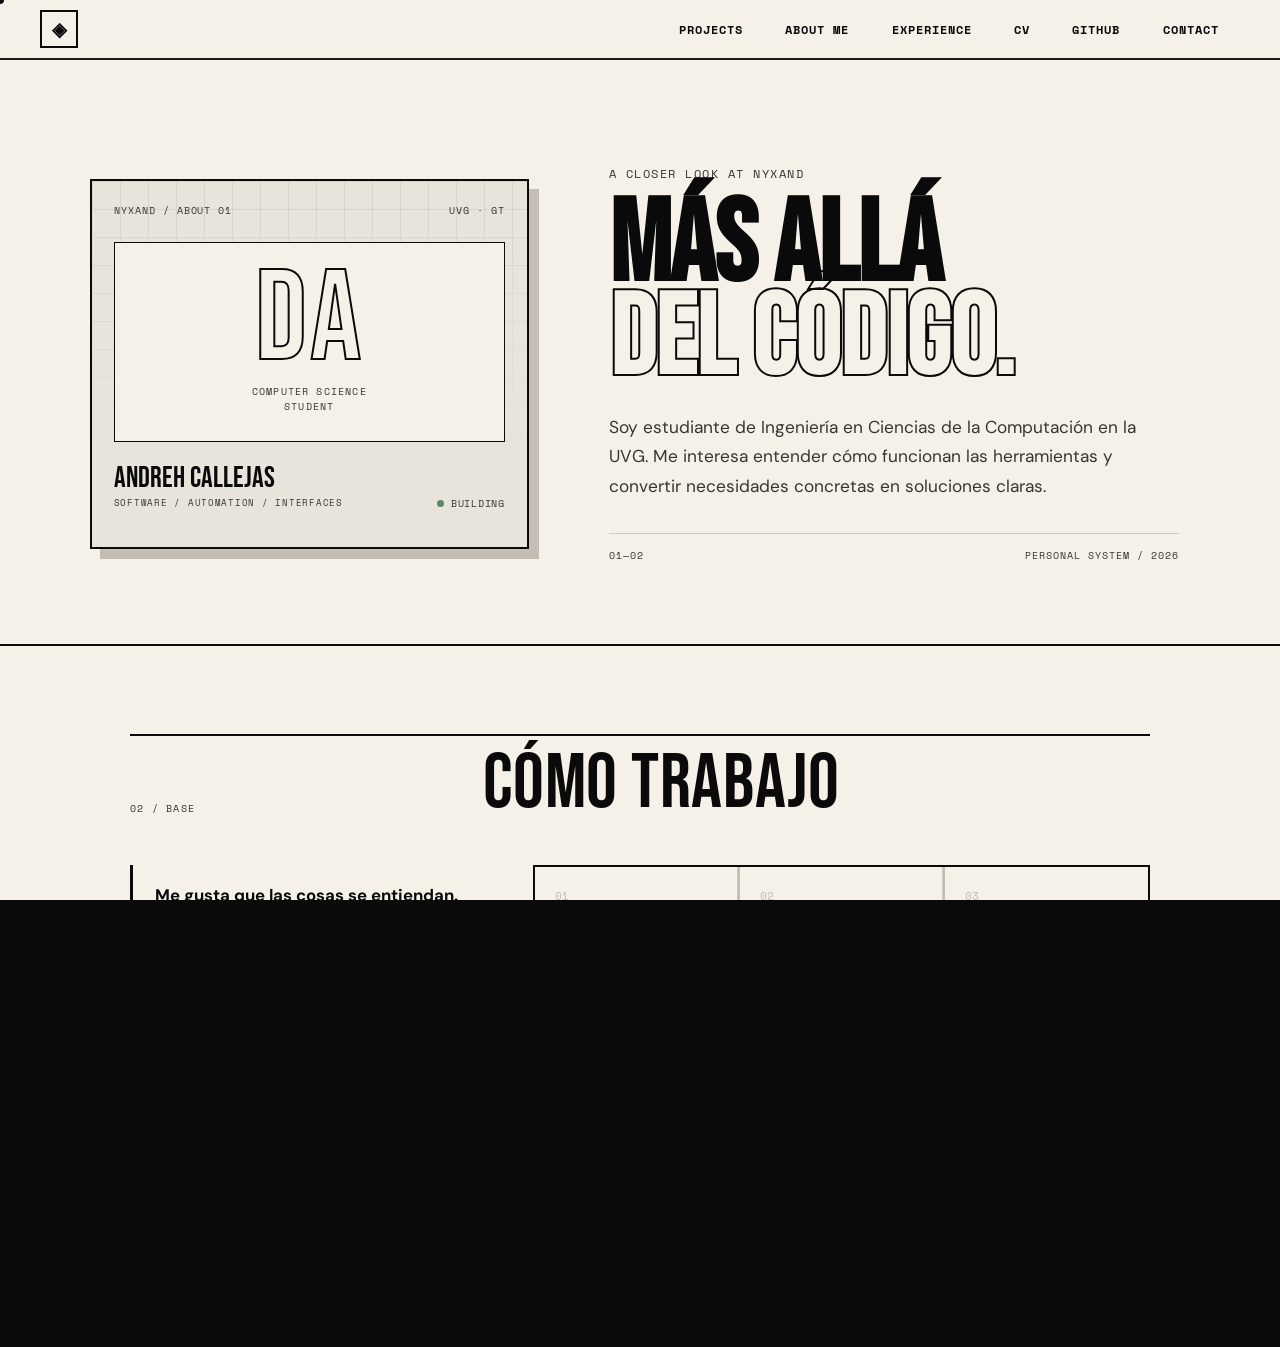
==== commit 9ea203ec: "refactor: focus about page on core story" ====
--- a/pages/about.html
+++ b/pages/about.html
@@ -75,7 +75,7 @@
           <h1 class="about-page-title reveal about-reveal--2">Más allá<br /><span>del código.</span></h1>
           <p class="about-page-lead reveal about-reveal--3">Soy estudiante de Ingeniería en Ciencias de la Computación en la UVG. Me interesa entender cómo funcionan las herramientas y convertir necesidades concretas en soluciones claras.</p>
           <div class="about-hero-index reveal about-reveal--4">
-            <span>01—05</span>
+            <span>01—02</span>
             <span>PERSONAL SYSTEM / 2026</span>
           </div>
         </div>
@@ -112,52 +112,6 @@
       </div>
     </section>
 
-    <section class="about-panel about-panel--split" id="about-stack" aria-labelledby="about-stack-heading">
-      <div class="about-panel-heading">
-        <span>03 / TOOLS</span>
-        <h2 id="about-stack-heading">Con qué construyo</h2>
-      </div>
-      <div class="about-split-grid">
-        <article class="about-card about-stack-card reveal-card" data-index="1">
-          <div class="about-card-topline"><span>STACK / CORE</span><span>01</span></div>
-          <h3>Herramientas que uso para pasar de idea a interfaz.</h3>
-          <div class="about-skill-list" aria-label="Tecnologías principales">
-            <span>Java</span><span>JavaScript</span><span>TypeScript</span><span>React</span><span>HTML / CSS</span><span>Git</span>
-          </div>
-        </article>
-        <article class="about-card about-current-card reveal-card" data-index="2">
-          <div class="about-card-topline"><span>CURRENT / BUILD</span><span>02</span></div>
-          <span class="about-current-label"><i></i>WORK IN PROGRESS</span>
-          <h3>NEXUS</h3>
-          <p>Una aplicación en desarrollo para reunir bibliotecas de Steam, Epic Games y GOG en una sola interfaz.</p>
-          <ul>
-            <li>Arquitectura de navegación</li>
-            <li>Organización de biblioteca</li>
-            <li>Sistema visual de la interfaz</li>
-          </ul>
-        </article>
-      </div>
-    </section>
-
-    <section class="about-panel about-panel--path" id="about-path" aria-labelledby="about-path-heading">
-      <div class="about-panel-heading">
-        <span>04 / PATH</span>
-        <h2 id="about-path-heading">Experiencia que suma</h2>
-      </div>
-      <div class="about-path-grid">
-        <article class="about-path-item reveal-card" data-index="1">
-          <span>2026 — ACTUALIDAD</span>
-          <h3>Asistente de soporte CRM</h3>
-          <p>Pruebas funcionales, documentación de incidencias y apoyo en procesos académicos y administrativos en la UVG.</p>
-        </article>
-        <article class="about-path-item reveal-card" data-index="2">
-          <span>SEP — NOV 2025</span>
-          <h3>Gestión de datos</h3>
-          <p>Verificación de inventarios, reportes y organización de información institucional en el Departamento de Educación.</p>
-        </article>
-      </div>
-      <div class="about-bottom-line reveal"><span>05 / KEEP BUILDING</span><span>ANDREH CALLEJAS · GUATEMALA</span></div>
-    </section>
   </main>
 
   <footer class="footer">
--- a/css/style.css
+++ b/css/style.css
@@ -1247,10 +1247,16 @@
   mask-image: linear-gradient(to bottom, black, transparent 72%);
 }
 .about-profile-card:hover { transform: translate(-4px, -4px); box-shadow: 14px 14px 0 var(--gray-mid); }
+.about-profile-card.reveal-card.visible {
+  animation: aboutProfileIn 0.9s cubic-bezier(0.22, 1, 0.36, 1) forwards;
+  transition: none;
+}
+.about-hero-copy .about-reveal--1 { transition-delay: 0.08s; }
+.about-hero-copy .about-reveal--2 { transition-delay: 0.16s; }
+.about-hero-copy .about-reveal--3 { transition-delay: 0.24s; }
+.about-hero-copy .about-reveal--4 { transition-delay: 0.32s; }
 .about-profile-topline,
-.about-card-topline,
-.about-hero-index,
-.about-bottom-line {
+.about-hero-index {
   position: relative;
   z-index: 1;
   display: flex;
@@ -1302,10 +1308,8 @@
 .about-profile-footer > div { display: grid; gap: 0.25rem; }
 .about-profile-footer strong { font-family: var(--font-display); font-size: 1.8rem; font-weight: 400; line-height: 0.9; }
 .about-profile-footer div span { color: var(--gray-dark); font-family: var(--font-mono); font-size: 0.58rem; text-transform: uppercase; letter-spacing: 0.08em; }
-.about-profile-status,
-.about-current-label { display: inline-flex; align-items: center; gap: 0.4rem; color: var(--gray-dark); font-family: var(--font-mono); font-size: 0.6rem; text-transform: uppercase; letter-spacing: 0.08em; white-space: nowrap; }
-.about-profile-status i,
-.about-current-label i { width: 7px; height: 7px; border-radius: 50%; background: #588b60; animation: signalPulse 2.2s ease-in-out infinite; }
+.about-profile-status { display: inline-flex; align-items: center; gap: 0.4rem; color: var(--gray-dark); font-family: var(--font-mono); font-size: 0.6rem; text-transform: uppercase; letter-spacing: 0.08em; white-space: nowrap; }
+.about-profile-status i { width: 7px; height: 7px; border-radius: 50%; background: #588b60; animation: signalPulse 2.2s ease-in-out infinite; }
 .about-hero-copy { min-width: 0; }
 .about-page-title {
   margin: 0.8rem 0 1.5rem;
@@ -1331,40 +1335,15 @@
 .about-card::after { content: ''; position: absolute; left: 0; right: 0; bottom: 0; height: 3px; background: var(--black); transform: scaleX(0); transform-origin: left; transition: transform var(--transition); }
 .about-card:hover { z-index: 1; transform: translateY(-5px); box-shadow: 0 8px 0 var(--gray-mid); }
 .about-card:hover::after { transform: scaleX(1); }
-.about-card.reveal-card.visible,
-.about-path-item.reveal-card.visible { animation: aboutCardIn 0.72s cubic-bezier(0.22, 1, 0.36, 1) forwards; transition: none; }
-.about-card[data-index="1"].visible,
-.about-path-item[data-index="1"].visible { animation-delay: 0.08s; }
-.about-card[data-index="2"].visible,
-.about-path-item[data-index="2"].visible { animation-delay: 0.16s; }
+.about-card.reveal-card.visible { animation: aboutCardIn 0.72s cubic-bezier(0.22, 1, 0.36, 1) forwards; transition: none; }
+.about-card[data-index="1"].visible { animation-delay: 0.08s; }
+.about-card[data-index="2"].visible { animation-delay: 0.16s; }
 .about-card[data-index="3"].visible { animation-delay: 0.24s; }
 .about-card-number { display: block; color: var(--gray-mid); font-family: var(--font-mono); font-size: 0.7rem; }
 .about-card h3 { margin: 2.5rem 0 0.7rem; font-family: var(--font-display); font-size: 2rem; font-weight: 400; line-height: 0.9; }
 .about-card p { color: var(--gray-dark); font-size: 0.85rem; line-height: 1.65; }
-.about-panel--split { max-width: none; background: var(--gray-light); }
-.about-panel--split > * { max-width: 1100px; margin-left: auto; margin-right: auto; }
-.about-split-grid { display: grid; grid-template-columns: repeat(2, minmax(0, 1fr)); gap: 2px; background: var(--gray-mid); border: var(--border-width) solid var(--black); }
-.about-split-grid .about-card { min-height: 315px; }
-.about-card-topline { color: var(--gray-dark); }
-.about-stack-card h3 { max-width: 360px; margin-top: 5rem; font-size: clamp(2rem, 4vw, 3.6rem); }
-.about-skill-list { display: flex; flex-wrap: wrap; gap: 0.5rem; margin-top: 2rem; }
-.about-skill-list span { padding: 0.42rem 0.65rem; border: 1px solid var(--black); color: var(--gray-dark); font-family: var(--font-mono); font-size: 0.62rem; letter-spacing: 0.06em; text-transform: uppercase; }
-.about-current-card { background: var(--black); color: var(--white); }
-.about-current-card::after { background: #9ee37d; }
-.about-current-card .about-card-topline,
-.about-current-card p { color: #c4bdb3; }
-.about-current-label { margin-top: 4rem; color: #c4bdb3; }
-.about-current-card h3 { margin-top: 0.85rem; font-size: clamp(3.2rem, 7vw, 5.8rem); }
-.about-current-card ul { display: grid; gap: 0.45rem; margin-top: 1.5rem; color: #c4bdb3; font-family: var(--font-mono); font-size: 0.68rem; }
-.about-current-card li::before { content: '↳ '; color: #9ee37d; }
-.about-panel--path { padding-bottom: 2.5rem; }
-.about-path-grid { display: grid; grid-template-columns: repeat(2, minmax(0, 1fr)); gap: 2rem; }
-.about-path-item { min-height: 190px; padding: 1.25rem 0 1.25rem 1.25rem; border-left: 3px solid var(--black); }
-.about-path-item > span { color: var(--gray-dark); font-family: var(--font-mono); font-size: 0.62rem; letter-spacing: 0.1em; }
-.about-path-item h3 { margin: 2rem 0 0.7rem; font-family: var(--font-display); font-size: 2.2rem; font-weight: 400; line-height: 0.9; }
-.about-path-item p { max-width: 430px; color: var(--gray-dark); font-size: 0.86rem; line-height: 1.65; }
-.about-bottom-line { margin-top: 4rem; padding-top: 0.9rem; border-top: 1px solid var(--border-light); }
 @keyframes aboutCardIn { from { opacity: 0; transform: translateY(28px) scale(0.98); } to { opacity: 1; transform: translateY(0) scale(1); } }
+@keyframes aboutProfileIn { from { opacity: 0; transform: translateY(34px) rotate(-1deg); } to { opacity: 1; transform: translateY(0) rotate(0); } }
 
 @media (max-width: 900px) {
   .about-hero-grid { grid-template-columns: 1fr; gap: 3rem; }
@@ -1380,15 +1359,9 @@
   .about-profile-mark { min-height: 175px; }
   .about-profile-footer { align-items: start; flex-direction: column; }
   .about-profile-footer strong { font-size: 1.55rem; }
-  .about-card-grid,
-  .about-split-grid,
-  .about-path-grid { grid-template-columns: 1fr; }
+  .about-card-grid { grid-template-columns: 1fr; }
   .about-card { min-height: 180px; border-right: none; border-bottom: 1px solid var(--border-light); }
   .about-card:last-child { border-bottom: none; }
-  .about-split-grid .about-card { min-height: 280px; }
-  .about-current-label,
-  .about-stack-card h3 { margin-top: 3rem; }
-  .about-bottom-line { align-items: flex-start; flex-direction: column; }
 }
 
 /* ─── BLOG SECTION ─── */
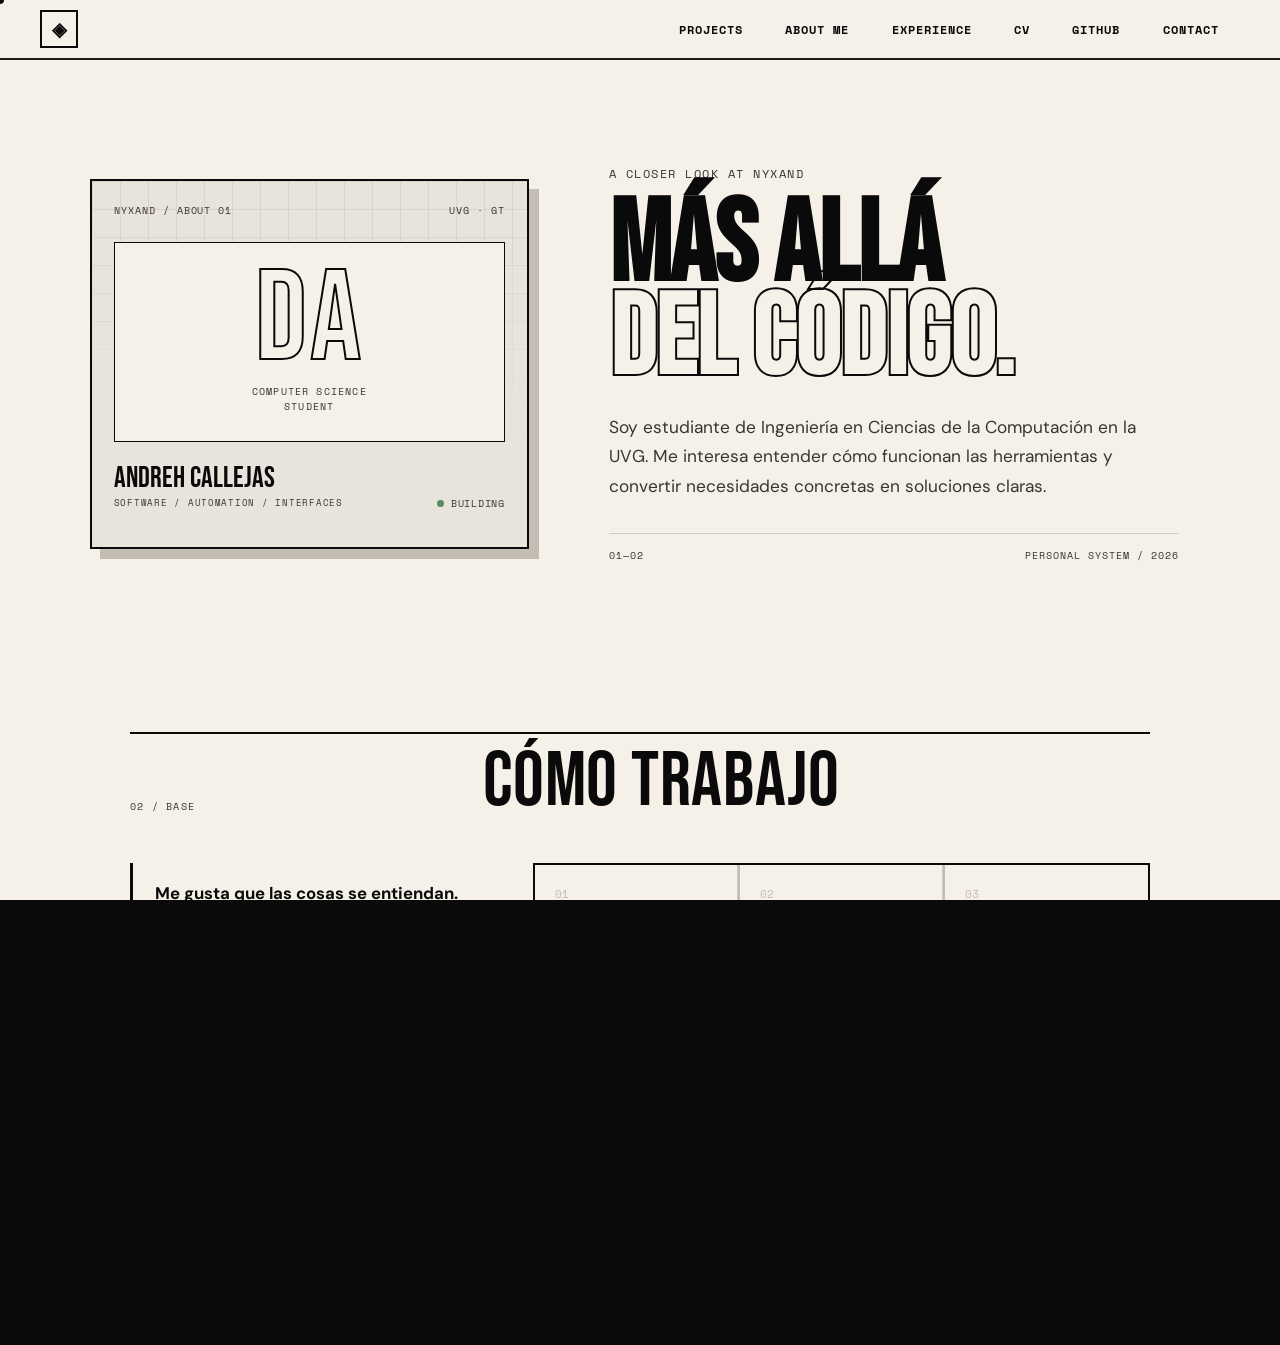
==== commit 2021afa3: "fix: resolve frontend issues and clean codebase" ====
--- a/pages/about.html
+++ b/pages/about.html
@@ -31,7 +31,7 @@
       <li><a href="../index.html#projects" class="nav-link">Projects</a></li>
       <li><a href="about.html" class="nav-link active">About me</a></li>
       <li><a href="../index.html#experience" class="nav-link">Experience</a></li>
-      <li><a href="../CV/Curr%C3%ADculum%20-%20Andreh%20Callejas.pdf" target="_blank" rel="noopener noreferrer" class="nav-link" download>CV</a></li>
+      <li><a href="../CV/cv-andreh-callejas.pdf" target="_blank" rel="noopener noreferrer" class="nav-link" download>CV</a></li>
       <li><a href="https://github.com/AndrehhX" target="_blank" rel="noopener noreferrer" class="nav-link">GitHub</a></li>
       <li><a href="../index.html#contact" class="nav-link">Contact</a></li>
     </ul>
@@ -43,7 +43,7 @@
       <li><a href="../index.html#projects">Projects</a></li>
       <li><a href="about.html">About me</a></li>
       <li><a href="../index.html#experience">Experience</a></li>
-      <li><a href="../CV/Curr%C3%ADculum%20-%20Andreh%20Callejas.pdf" target="_blank" rel="noopener noreferrer" download>CV</a></li>
+      <li><a href="../CV/cv-andreh-callejas.pdf" target="_blank" rel="noopener noreferrer" download>CV</a></li>
       <li><a href="https://github.com/AndrehhX" target="_blank" rel="noopener noreferrer">GitHub</a></li>
       <li><a href="../index.html#contact">Contact</a></li>
     </ul>
@@ -121,7 +121,7 @@
         <a href="../index.html#projects">Projects</a>
         <a href="about.html">About me</a>
         <a href="../index.html#experience">Experience</a>
-        <a href="../CV/Curr%C3%ADculum%20-%20Andreh%20Callejas.pdf" target="_blank" rel="noopener noreferrer">CV</a>
+        <a href="../CV/cv-andreh-callejas.pdf" target="_blank" rel="noopener noreferrer">CV</a>
         <a href="https://github.com/AndrehhX" target="_blank" rel="noopener noreferrer">GitHub</a>
       </nav>
     </div>
--- a/css/style.css
+++ b/css/style.css
@@ -411,12 +411,32 @@
   pointer-events: none;
   animation: monitorScan 5.5s ease-in-out infinite;
 }
-.screen-content {
-  font-family: var(--font-mono);
-  font-size: 0.78rem;
-  color: #ccc;
-  line-height: 1.95;
-}
+.monitor-code {
+  position: relative;
+  z-index: 1;
+  min-height: 150px;
+  margin: 0;
+  padding: 0.2rem 0.25rem 2.2rem;
+  color: #c9c9c0;
+  font-family: var(--font-mono);
+  font-size: clamp(0.55rem, 1.3vw, 0.68rem);
+  line-height: 1.7;
+  white-space: pre;
+  transition: transform 0.72s cubic-bezier(0.22, 1, 0.36, 1), opacity 0.42s ease, filter 0.72s ease;
+}
+.monitor-code code {
+  display: block;
+  width: max-content;
+  max-width: 100%;
+  margin: 0 auto;
+  text-align: left;
+}
+.code-line { display: block; transition: color 0.35s ease, transform 0.72s cubic-bezier(0.22, 1, 0.36, 1); }
+.code-keyword { color: #ef8fc2; }
+.code-property { color: #d8d8cf; }
+.monitor-code .code-property:nth-child(2) { color: #7ec488; }
+.monitor-code .code-property:nth-child(3) { color: #8bc6dd; }
+.monitor-code .code-property:nth-child(4) { color: #f1dd88; }
 .hero-signal {
   position: absolute;
   right: 1.75rem;
@@ -442,16 +462,6 @@
 .hero-signal[data-state="testing"] .hero-signal-dot { background: #8be9fd; box-shadow: 0 0 0 3px rgba(139,233,253,0.12); }
 .hero-signal[data-state="ready"] .hero-signal-dot { background: #50fa7b; box-shadow: 0 0 0 3px rgba(80,250,123,0.12); }
 @keyframes heroSignalPulse { 0%,100% { transform: scale(0.78); opacity: 0.58; } 50% { transform: scale(1); opacity: 1; } }
-.code-line { display: block; }
-.code-line.pad { padding-left: 1rem; }
-.c-pink { color: #ff79c6; }
-.c-blue { color: #8be9fd; }
-.c-green { color: #50fa7b; }
-.c-yellow { color: #f1fa8c; }
-.code-cursor { color: #f8f8f2; }
-.blink { animation: blink 1s step-end infinite; }
-@keyframes blink { 0%,100%{opacity:1} 50%{opacity:0} }
-
 .monitor-chin {
   background: #1a1a1a;
   padding: 0.5rem;
@@ -470,18 +480,26 @@
   background: var(--black);
   margin: 0 auto;
   clip-path: polygon(20% 0%, 80% 0%, 100% 100%, 0% 100%);
-  transition: transform 0.72s cubic-bezier(0.22, 1, 0.36, 1);
+  transition: transform 0.72s 0.08s cubic-bezier(0.22, 1, 0.36, 1);
 }
 .monitor-base {
   width: 136px; height: 10px;
   background: var(--black);
   margin: 0 auto;
   border-radius: 2px;
-  transition: transform 0.72s cubic-bezier(0.22, 1, 0.36, 1);
-}
+  transition: transform 0.72s 0.14s cubic-bezier(0.22, 1, 0.36, 1);
+}
+.monitor-code { transition-delay: 0.03s; }
+.deco-circle,
+.deco-dot { transition: transform 0.72s 0.14s cubic-bezier(0.22, 1, 0.36, 1); }
 .monitor-wrapper.is-disassembled .monitor {
   transform: translate(-7px, -10px) rotate(-1.4deg);
   box-shadow: 12px 15px 0 var(--gray-mid);
+}
+.monitor-wrapper.is-disassembled .monitor-code {
+  transform: translate(-9px, 8px) scale(0.97);
+  opacity: 0.78;
+  filter: blur(0.2px);
 }
 .monitor-wrapper.is-disassembled .monitor-stand {
   transform: translate(5px, 9px) rotate(4deg);
@@ -493,6 +511,12 @@
 .monitor-wrapper.is-disassembled .deco-circle.c2 { transform: translate(-5px, 7px) scale(0.94); }
 .monitor-wrapper.is-disassembled .deco-dot.d2 { transform: translate(-5px, -9px); }
 .monitor-wrapper.is-disassembled .deco-dot.d3 { transform: translate(5px, 7px); }
+.monitor-wrapper.is-reassembling .monitor,
+.monitor-wrapper.is-reassembling .monitor-code { transition-delay: 0.12s; }
+.monitor-wrapper.is-reassembling .monitor-stand { transition-delay: 0s; }
+.monitor-wrapper.is-reassembling .monitor-base,
+.monitor-wrapper.is-reassembling .deco-circle,
+.monitor-wrapper.is-reassembling .deco-dot { transition-delay: 0.04s; }
 
 .deco-circle {
   position: absolute;
@@ -536,13 +560,6 @@
 }
 @keyframes scrollLine { 0%{transform:scaleY(0);transform-origin:top} 50%{transform:scaleY(1);transform-origin:top} 51%{transform:scaleY(1);transform-origin:bottom} 100%{transform:scaleY(0);transform-origin:bottom} }
 
-/* ─── QUICK LINKS ─── */
-.quick-links {
-  border-top: var(--border-width) solid var(--black);
-  border-bottom: var(--border-width) solid var(--black);
-  padding: 2rem 2.5rem;
-  background: var(--white);
-}
 .section-label {
   font-family: var(--font-mono);
   font-size: 0.72rem;
@@ -551,60 +568,6 @@
   color: var(--gray-dark);
   margin-bottom: 1rem;
 }
-.ql-grid {
-  display: grid; grid-template-columns: repeat(4, 1fr);
-  border: var(--border-width) solid var(--black);
-}
-.ql-item {
-  display: flex; justify-content: space-between; align-items: center;
-  padding: 1rem 1.5rem;
-  font-family: var(--font-mono);
-  font-size: 0.85rem;
-  font-weight: 700;
-  border-right: var(--border-width) solid var(--black);
-  transition: background var(--transition), transform var(--transition);
-  position: relative;
-  overflow: hidden;
-}
-.ql-item:last-child { border-right: none; }
-.ql-item::before {
-  content: '';
-  position: absolute; inset: 0;
-  background: var(--black);
-  transform: scaleX(0); transform-origin: left;
-  transition: transform 0.35s ease;
-  z-index: 0;
-}
-.ql-item:hover::before { transform: scaleX(1); }
-.ql-item:hover { color: var(--white); }
-.ql-item span { position: relative; z-index: 1; }
-.ql-arrow {
-  font-size: 1.1rem;
-  transition: transform var(--transition);
-}
-.ql-item:hover .ql-arrow { transform: translate(3px,-3px); }
-
-/* ─── TICKER ─── */
-.ticker-wrap {
-  overflow: hidden;
-  background: var(--black);
-  color: var(--white);
-  padding: 0.8rem 0;
-  border-top: var(--border-width) solid var(--black);
-  border-bottom: var(--border-width) solid var(--black);
-}
-.ticker {
-  display: flex; gap: 2.5rem; width: max-content;
-  animation: ticker 20s linear infinite;
-  font-family: var(--font-mono);
-  font-size: 0.78rem;
-  text-transform: uppercase;
-  letter-spacing: 0.1em;
-  white-space: nowrap;
-}
-.ticker:hover { animation-play-state: paused; }
-.sep { color: #888; }
-@keyframes ticker { from{transform:translateX(0)} to{transform:translateX(-50%)} }
 
 /* ─── SECTIONS LAYOUT ─── */
 .projects-section {
@@ -806,6 +769,14 @@
   color: var(--gray-dark);
   flex: 1; text-align: center;
 }
+.card-status {
+  font-family: var(--font-mono);
+  font-size: 0.56rem;
+  letter-spacing: 0.1em;
+  color: var(--gray-dark);
+  border: 1px solid var(--black);
+  padding: 2px 6px;
+}
 .featured-badge {
   font-family: var(--font-mono);
   font-size: 0.6rem;
@@ -838,6 +809,112 @@
   display: flex; align-items: center; justify-content: center;
   position: relative;
   overflow: hidden;
+}
+.orunei-visual {
+  height: 200px;
+  position: relative;
+  display: flex;
+  align-items: center;
+  justify-content: center;
+  overflow: hidden;
+  background: linear-gradient(135deg, #e8e3db 0%, #d9d0df 52%, #b7a2c6 100%);
+}
+.orunei-visual::before {
+  content: "";
+  position: absolute;
+  inset: 0;
+  background: repeating-linear-gradient(135deg, rgba(255,255,255,0.28) 0 1px, transparent 1px 12px);
+  opacity: 0.55;
+}
+.orunei-glow {
+  position: absolute;
+  width: 220px;
+  height: 220px;
+  border-radius: 50%;
+  background: rgba(88, 139, 96, 0.28);
+  filter: blur(28px);
+  transform: translate(70px, -45px);
+  animation: oruneiGlow 5s ease-in-out infinite;
+}
+.orunei-window {
+  position: relative;
+  z-index: 1;
+  width: min(84%, 360px);
+  padding: 0.7rem;
+  border: 2px solid var(--black);
+  background: rgba(245, 240, 232, 0.94);
+  box-shadow: 7px 7px 0 rgba(31, 29, 26, 0.22);
+  transform: rotate(-1.2deg);
+  transition: transform var(--transition), box-shadow var(--transition);
+}
+.project-card--orunei:hover .orunei-window {
+  transform: translate(-3px, -3px) rotate(0deg);
+  box-shadow: 10px 10px 0 rgba(31, 29, 26, 0.24);
+}
+.orunei-window-top,
+.orunei-window-nav {
+  display: flex;
+  justify-content: space-between;
+  gap: 0.5rem;
+  font-family: var(--font-mono);
+  font-size: 0.52rem;
+  letter-spacing: 0.1em;
+  text-transform: uppercase;
+}
+.orunei-window-top {
+  padding-bottom: 0.55rem;
+  border-bottom: 1px solid var(--black);
+}
+.orunei-window-top span:last-child { color: var(--gray-dark); }
+.orunei-window-body {
+  display: flex;
+  align-items: center;
+  gap: 1rem;
+  min-height: 88px;
+  padding: 0.9rem 0.3rem;
+}
+.orunei-avatar {
+  display: grid;
+  place-items: center;
+  width: 48px;
+  height: 48px;
+  flex: 0 0 48px;
+  border: 2px solid var(--black);
+  border-radius: 50%;
+  background: #d9c6ea;
+  font-family: var(--font-mono);
+}
+.orunei-copy { display: grid; gap: 0.25rem; min-width: 0; }
+.orunei-copy > span {
+  font-family: var(--font-mono);
+  font-size: 0.52rem;
+  letter-spacing: 0.1em;
+  color: var(--gray-dark);
+}
+.orunei-copy strong {
+  font-family: var(--font-display);
+  font-size: 1.25rem;
+  letter-spacing: 0.02em;
+  line-height: 0.95;
+}
+.orunei-tags { display: flex; gap: 0.35rem; flex-wrap: wrap; margin-top: 0.35rem; }
+.orunei-tags i {
+  border: 1px solid var(--black);
+  padding: 2px 4px;
+  font-family: var(--font-mono);
+  font-size: 0.46rem;
+  font-style: normal;
+  letter-spacing: 0.08em;
+}
+.orunei-window-nav {
+  padding-top: 0.55rem;
+  border-top: 1px solid var(--black);
+  color: var(--gray-dark);
+}
+.orunei-window-nav span:first-child { color: var(--black); }
+@keyframes oruneiGlow {
+  0%, 100% { transform: translate(70px, -45px) scale(0.94); opacity: 0.65; }
+  50% { transform: translate(45px, -30px) scale(1.05); opacity: 0.85; }
 }
 .pi-noise {
   position: absolute; inset: 0;
@@ -982,7 +1059,15 @@
 .wip-focus > span { color: var(--black); }
 .wip-focus ul { display: grid; gap: 0.55rem; margin-top: 0.75rem; color: var(--gray-dark); font-size: 0.9rem; }
 .wip-focus li::before { content: "↳ "; color: var(--black); }
-.wip-note { margin-top: 1.5rem; color: var(--gray-dark) !important; line-height: 1.6 !important; }
+.wip-stack { margin-top: 1.5rem; padding-top: 1rem; border-top: var(--border-width) solid var(--black); max-width: 470px; }
+.wip-stack-label { display: block; margin-bottom: 0.75rem; color: var(--black); font-family: var(--font-mono); font-size: 0.65rem; letter-spacing: 0.1em; text-transform: uppercase; }
+.wip-stack-grid { display: grid; grid-template-columns: repeat(2, minmax(0, 1fr)); gap: 0.45rem 0.75rem; }
+.wip-stack-item { padding: 0.6rem 0; border-bottom: 1px solid var(--border-light); }
+.wip-stack-item strong { display: block; color: var(--black); font-family: var(--font-mono); font-size: 0.67rem; letter-spacing: 0.04em; }
+.wip-stack-item span { display: block; margin-top: 0.25rem; color: var(--gray-dark); font-size: 0.75rem; line-height: 1.45; }
+.wip-actions { display: flex; align-items: center; flex-wrap: wrap; gap: 1rem; margin-top: 1.25rem; }
+.wip-actions .wip-note { flex: 1 1 240px; margin-top: 0; }
+.wip-note { color: var(--gray-dark) !important; line-height: 1.6 !important; }
 
 /* ─── LIVE STATUS ─── */
 .live-status-section {
@@ -1094,21 +1179,7 @@
   50% { box-shadow: 0 0 0 6px rgba(40, 202, 65, 0.02); }
 }
 
-/* ─── ABOUT ─── */
-.about-section {
-  background: var(--white);
-  border-top: var(--border-width) solid var(--black);
-  border-bottom: var(--border-width) solid var(--black);
-  padding: 5rem 2.5rem;
-  max-width: 100%;
-}
 .about-page-main { padding-top: 60px; }
-.about-page-hero {
-  max-width: 1100px;
-  margin: 0 auto;
-  padding: 7rem 2.5rem 4rem;
-  border-bottom: var(--border-width) solid var(--black);
-}
 .about-page-title {
   margin: 0.75rem 0 1rem;
   font-family: var(--font-display);
@@ -1122,21 +1193,6 @@
   font-size: 1.1rem;
   line-height: 1.7;
 }
-.about-inner {
-  max-width: 1100px; margin: 0 auto;
-  display: grid; grid-template-columns: 1fr 1fr; gap: 5rem;
-  align-items: center;
-}
-.about-p {
-  font-size: 1rem; line-height: 1.8;
-  color: var(--gray-dark);
-  margin-bottom: 1.5rem;
-}
-.about-p strong { color: var(--black); }
-.skills-grid {
-  display: flex; flex-wrap: wrap; gap: 0.5rem;
-  margin-top: 1.5rem;
-}
 .skill-item {
   font-family: var(--font-mono);
   font-size: 0.75rem;
@@ -1147,70 +1203,6 @@
   transition: background var(--transition), color var(--transition);
 }
 .skill-item:hover { background: var(--black); color: var(--white); }
-
-.about-visual { position: relative; }
-.av-frame { position: relative; }
-.av-inner {
-  border: var(--border-width) solid var(--black);
-  aspect-ratio: 4/5;
-  max-width: 340px;
-  overflow: hidden;
-  position: relative;
-  background: var(--gray-light);
-}
-.av-placeholder {
-  position: absolute; inset: 0;
-  display: flex; flex-direction: column; align-items: center; justify-content: center;
-  gap: 1rem;
-}
-.av-initials {
-  font-family: var(--font-display);
-  font-size: 5rem;
-  line-height: 1;
-  color: var(--gray-mid);
-}
-.av-hint {
-  font-family: var(--font-mono);
-  font-size: 0.7rem;
-  text-transform: uppercase;
-  letter-spacing: 0.12em;
-  color: var(--gray-mid);
-}
-.av-border-deco {
-  position: absolute; top: 16px; left: 16px;
-  right: -16px; bottom: -16px;
-  border: var(--border-width) solid var(--black);
-  pointer-events: none;
-  z-index: -1;
-}
-
-.av-stats {
-  display: flex; gap: 0;
-  margin-top: 1.5rem;
-  border: var(--border-width) solid var(--black);
-  max-width: 340px;
-}
-.stat {
-  flex: 1;
-  padding: 1rem;
-  text-align: center;
-  border-right: var(--border-width) solid var(--black);
-}
-.stat:last-child { border-right: none; }
-.stat-num {
-  display: block;
-  font-family: var(--font-display);
-  font-size: 2rem;
-  line-height: 1;
-}
-.stat-num::after { content: '+'; }
-.stat-label {
-  font-family: var(--font-mono);
-  font-size: 0.65rem;
-  text-transform: uppercase;
-  letter-spacing: 0.1em;
-  color: var(--gray-dark);
-}
 
 /* ─── ABOUT / EDITORIAL SHEET ─── */
 .about-page-hero {
@@ -1364,76 +1356,6 @@
   .about-card:last-child { border-bottom: none; }
 }
 
-/* ─── BLOG SECTION ─── */
-.blog-section {
-  border-top: var(--border-width) solid var(--black);
-}
-.post-date {
-  font-family: var(--font-mono);
-  font-size: 0.7rem;
-  color: var(--gray-dark);
-  text-transform: uppercase;
-  letter-spacing: 0.1em;
-  margin-bottom: 0.75rem;
-  display: block;
-}
-
-.blog-stack {
-  position: relative; 
-  max-width: 500px;
-  padding-bottom: 60px; padding-right: 60px;
-}
-.blog-card-stacked {
-  border: var(--border-width) solid var(--black);
-  background: var(--white);
-  overflow: hidden;
-}
-.bc-front { position: relative; z-index: 3; }
-.bc-back {
-  position: absolute;
-  left: 0; top: 0; width: 100%;
-}
-.bc-2 { transform: translate(18px, 18px); z-index: 2; }
-.bc-3 { transform: translate(36px, 36px); z-index: 1; }
-.bc-2, .bc-3 { pointer-events: none; opacity: 0.65; }
-
-/* ─── CTA SECTION ─── */
-.cta-section {
-  background: var(--black);
-  color: var(--white);
-  padding: 6rem 2.5rem;
-  text-align: center;
-  position: relative;
-  overflow: hidden;
-}
-.cta-noise {
-  position: absolute; inset: 0; pointer-events: none;
-  background-image: url("data:image/svg+xml,%3Csvg viewBox='0 0 256 256' xmlns='http://www.w3.org/2000/svg'%3E%3Cfilter id='noise'%3E%3CfeTurbulence type='fractalNoise' baseFrequency='0.65' numOctaves='3' stitchTiles='stitch'/%3E%3C/filter%3E%3Crect width='100%25' height='100%25' filter='url(%23noise)' opacity='0.06'/%3E%3C/svg%3E");
-  opacity: 0.5;
-}
-.cta-inner { position: relative; z-index: 1; max-width: 600px; margin: 0 auto; }
-.cta-eyebrow {
-  font-family: var(--font-mono);
-  font-size: 0.78rem;
-  text-transform: uppercase;
-  letter-spacing: 0.15em;
-  color: #888;
-  margin-bottom: 1rem;
-}
-.cta-title {
-  font-family: var(--font-display);
-  font-size: clamp(4rem, 10vw, 8rem);
-  line-height: 0.9;
-  margin-bottom: 1.5rem;
-  -webkit-text-stroke: 2px #fff;
-  color: transparent;
-}
-.cta-sub {
-  font-size: 1rem;
-  color: #aaa;
-  margin-bottom: 2.5rem;
-  line-height: 1.7;
-}
 
 /* ─── FOOTER ─── */
 .footer {
@@ -1541,12 +1463,7 @@
   .hamburger { display: flex; }
   .hero-content { grid-template-columns: 1fr; gap: 3rem; }
   .hero-illustration { order: -1; margin: 0 auto; }
-  .ql-grid { grid-template-columns: repeat(2,1fr); }
-  .ql-item:nth-child(2) { border-right: none; }
-  .ql-item:nth-child(1),
-  .ql-item:nth-child(2) { border-bottom: var(--border-width) solid var(--black); }
   .projects-grid { grid-template-columns: 1fr; }
-  .about-inner { grid-template-columns: 1fr; }
   .wip-layout { grid-template-columns: 1fr; }
   .lab-layout { grid-template-columns: 1fr; }
   .footer-top { flex-direction: column; }
@@ -1554,10 +1471,7 @@
 @media (max-width: 640px) {
   .navbar { padding: 0 1.2rem; }
   .hero { padding: 100px 1.2rem 60px; }
-  .quick-links,
   .projects-section,
-  .about-section,
-  .blog-section,
   .live-status-section,
   .terminal-section,
   .lab-section,
@@ -1566,9 +1480,6 @@
   .education-section,
   .achievements-section,
   .contact-section { padding-left: 1.2rem; padding-right: 1.2rem; }
-  .ql-grid { grid-template-columns: 1fr; }
-  .ql-item { border-right: none !important; border-bottom: var(--border-width) solid var(--black); }
-  .ql-item:last-child { border-bottom: none; }
   .projects-grid,
   .experience-grid,
   .education-grid,
@@ -1587,6 +1498,7 @@
   #labPreview { min-height: 280px; }
   .wip-window-footer { align-items: flex-start; flex-direction: column; }
   .wip-library-grid { grid-template-columns: 1fr; }
+  .wip-stack-grid { grid-template-columns: 1fr; }
   .footer { padding: 1.5rem 1.2rem; }
   .footer-nav { flex-wrap: wrap; gap: 1rem; }
   .monitor-wrapper { width: min(330px, 88vw); }
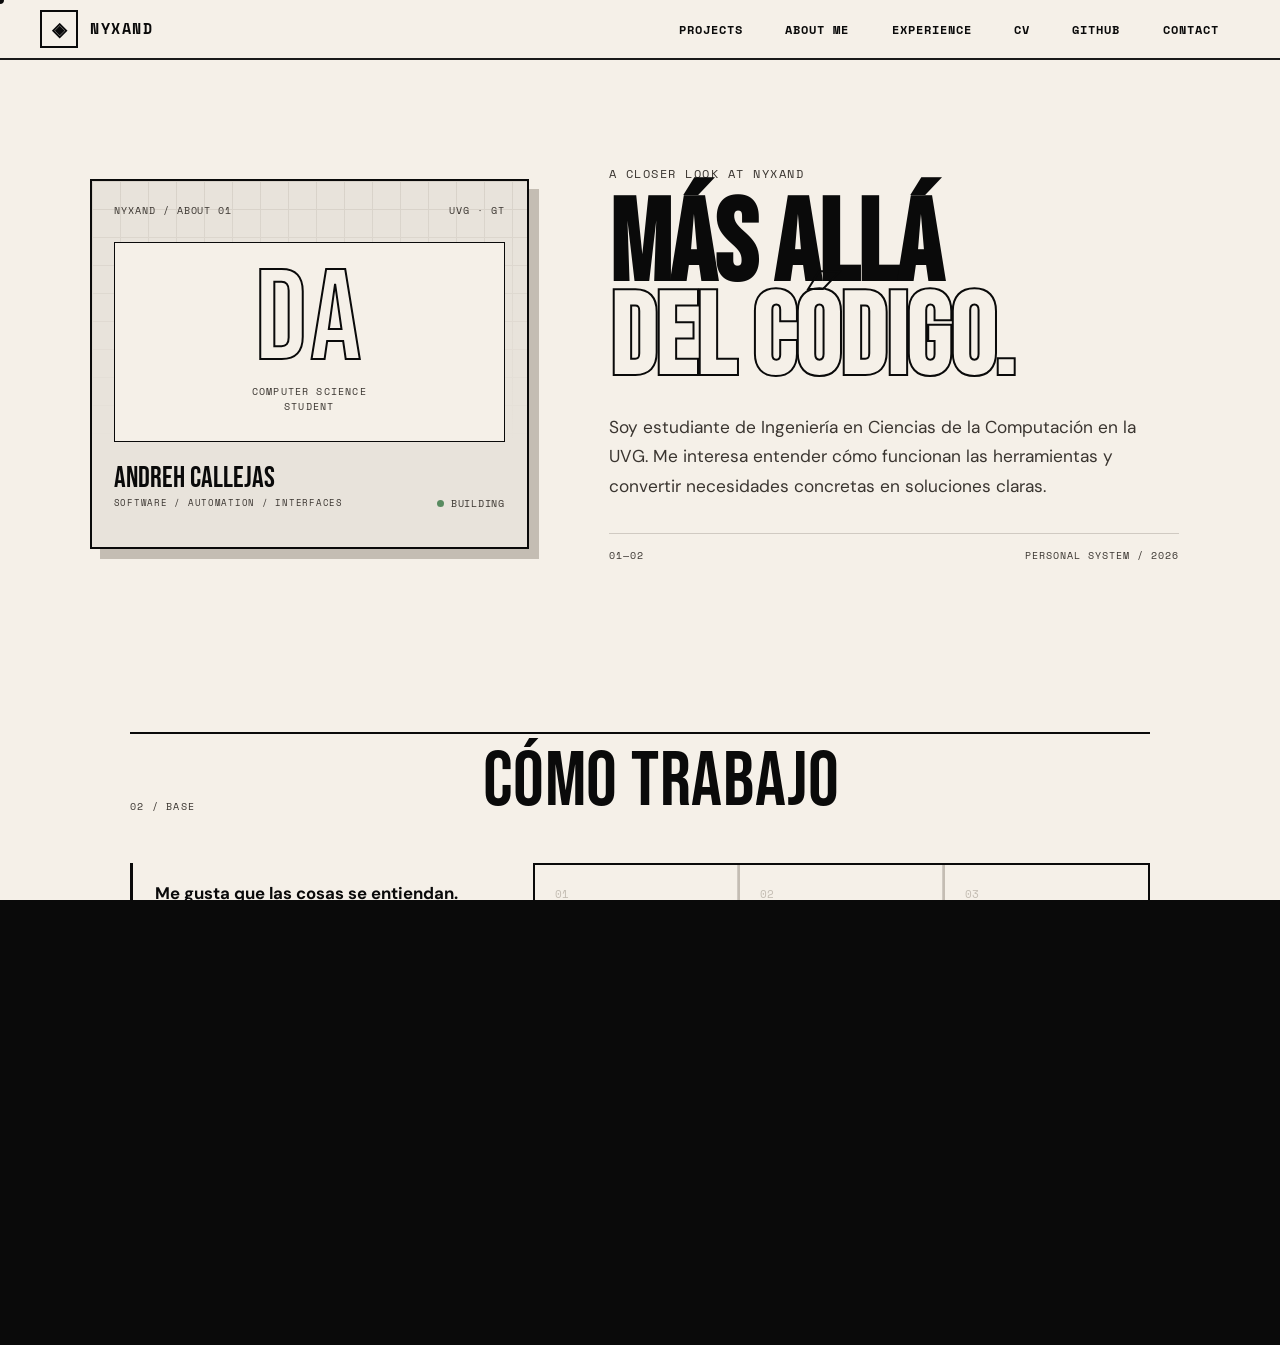
==== commit c93977ba: "fix: align navbar logo horizontally and sanitize clean URLs" ====
--- a/pages/about.html
+++ b/pages/about.html
@@ -26,26 +26,33 @@
   </div>
 
   <nav class="navbar" id="navbar">
-    <div class="nav-logo"><a href="../index.html"><div class="logo-box"><span class="logo-icon">◈</span></div></a></div>
+    <a href="../" class="nav-logo" aria-label="NYXAND Inicio">
+      <div class="logo-box">
+        <span class="logo-icon">◈</span>
+      </div>
+      <div class="nav-brand">
+        <span class="brand-name">NYXAND</span>
+      </div>
+    </a>
     <ul class="nav-links">
-      <li><a href="../index.html#projects" class="nav-link">Projects</a></li>
+      <li><a href="../#projects" class="nav-link">Projects</a></li>
       <li><a href="about.html" class="nav-link active">About me</a></li>
-      <li><a href="../index.html#experience" class="nav-link">Experience</a></li>
+      <li><a href="../#experience" class="nav-link">Experience</a></li>
       <li><a href="../CV/cv-andreh-callejas.pdf" target="_blank" rel="noopener noreferrer" class="nav-link" download>CV</a></li>
       <li><a href="https://github.com/AndrehhX" target="_blank" rel="noopener noreferrer" class="nav-link">GitHub</a></li>
-      <li><a href="../index.html#contact" class="nav-link">Contact</a></li>
+      <li><a href="../#contact" class="nav-link">Contact</a></li>
     </ul>
     <button class="hamburger" id="hamburger" aria-label="Menú" aria-expanded="false"><span></span><span></span><span></span></button>
   </nav>
 
   <div class="mobile-menu" id="mobileMenu">
     <ul>
-      <li><a href="../index.html#projects">Projects</a></li>
+      <li><a href="../#projects">Projects</a></li>
       <li><a href="about.html">About me</a></li>
-      <li><a href="../index.html#experience">Experience</a></li>
+      <li><a href="../#experience">Experience</a></li>
       <li><a href="../CV/cv-andreh-callejas.pdf" target="_blank" rel="noopener noreferrer" download>CV</a></li>
       <li><a href="https://github.com/AndrehhX" target="_blank" rel="noopener noreferrer">GitHub</a></li>
-      <li><a href="../index.html#contact">Contact</a></li>
+      <li><a href="../#contact">Contact</a></li>
     </ul>
   </div>
 
@@ -116,11 +123,11 @@
 
   <footer class="footer">
     <div class="footer-top">
-      <div class="footer-brand"><a href="../index.html"><div class="logo-box small">◈</div></a><span>NYXAND</span></div>
+      <div class="footer-brand"><a href="../"><div class="logo-box small">◈</div></a><span>NYXAND</span></div>
       <nav class="footer-nav">
-        <a href="../index.html#projects">Projects</a>
+        <a href="../#projects">Projects</a>
         <a href="about.html">About me</a>
-        <a href="../index.html#experience">Experience</a>
+        <a href="../#experience">Experience</a>
         <a href="../CV/cv-andreh-callejas.pdf" target="_blank" rel="noopener noreferrer">CV</a>
         <a href="https://github.com/AndrehhX" target="_blank" rel="noopener noreferrer">GitHub</a>
       </nav>
--- a/css/style.css
+++ b/css/style.css
@@ -156,6 +156,22 @@
 }
 .navbar.scrolled { box-shadow: 0 4px 0 var(--black); }
 
+.nav-logo {
+  display: inline-flex;
+  align-items: center;
+  gap: 0.75rem;
+  text-decoration: none;
+  color: var(--black);
+}
+.nav-brand,
+.brand-name {
+  font-family: var(--font-mono);
+  font-size: 0.95rem;
+  font-weight: 700;
+  letter-spacing: 0.1em;
+  color: var(--black);
+  line-height: 1;
+}
 .nav-logo .logo-box {
   width: 38px; height: 38px;
   border: var(--border-width) solid var(--black);
@@ -165,7 +181,7 @@
   font-weight: 700;
   transition: background var(--transition), color var(--transition);
 }
-.nav-logo .logo-box:hover { background: var(--black); color: var(--white); }
+.nav-logo:hover .logo-box { background: var(--black); color: var(--white); }
 
 .nav-links {
   display: flex; gap: 0;
@@ -253,8 +269,8 @@
 }
 
 .hero-content {
-  max-width: 1100px; margin: 0 auto;
-  display: grid; grid-template-columns: 1fr 1fr; gap: 4rem;
+  max-width: 1200px; margin: 0 auto;
+  display: grid; grid-template-columns: minmax(0, 1.15fr) minmax(0, 0.85fr); gap: 3.5rem;
   align-items: center; width: 100%;
 }
 
@@ -284,9 +300,12 @@
 .hero-desc {
   font-size: 1.05rem;
   color: var(--gray-dark);
-  max-width: 420px;
-  margin-bottom: 2.5rem;
-  line-height: 1.7;
+  max-width: 480px;
+  margin-bottom: 0.85rem;
+  line-height: 1.6;
+}
+.hero-desc + .hero-desc {
+  margin-bottom: 2rem;
 }
 .build-pulse {
   display: inline-block;
@@ -628,7 +647,7 @@
 .education-section,
 .achievements-section,
 .contact-section {
-  padding: 5rem 2.5rem;
+  padding: 4.25rem 2.5rem;
   max-width: 1100px;
   margin: 0 auto;
   border-top: var(--border-width) solid var(--black);
@@ -636,12 +655,22 @@
   background: var(--white);
 }
 
-.experience-grid,
-.education-grid,
+.experience-grid {
+  display: grid;
+  grid-template-columns: repeat(2, minmax(0, 1fr));
+  gap: 1.5rem;
+}
+
+.achievements-grid {
+  display: grid;
+  grid-template-columns: repeat(2, minmax(0, 1fr));
+  gap: 1.5rem;
+}
+
 .contact-grid {
   display: grid;
-  grid-template-columns: repeat(2, minmax(0, 1fr));
-  gap: 2rem;
+  grid-template-columns: repeat(4, minmax(0, 1fr));
+  gap: 1rem;
 }
 
 .education-grid {
@@ -916,23 +945,142 @@
   0%, 100% { transform: translate(70px, -45px) scale(0.94); opacity: 0.65; }
   50% { transform: translate(45px, -30px) scale(1.05); opacity: 0.85; }
 }
-.pi-noise {
-  position: absolute; inset: 0;
-  background-image: url("data:image/svg+xml,%3Csvg viewBox='0 0 256 256' xmlns='http://www.w3.org/2000/svg'%3E%3Cfilter id='noise'%3E%3CfeTurbulence type='fractalNoise' baseFrequency='0.65' numOctaves='3' stitchTiles='stitch'/%3E%3C/filter%3E%3Crect width='100%25' height='100%25' filter='url(%23noise)' opacity='0.15'/%3E%3C/svg%3E");
-  opacity: 0.4;
-}
-.pi-label {
+/* ─── PROJECT MINI WINDOWS ─── */
+.motion-visual {
+  height: 200px;
+  position: relative;
+  display: flex;
+  align-items: center;
+  justify-content: center;
+  overflow: hidden;
+  background: linear-gradient(135deg, #18191b 0%, #2a2c30 55%, #151618 100%);
+}
+.motion-glow {
+  position: absolute;
+  width: 220px;
+  height: 220px;
+  border-radius: 50%;
+  background: rgba(158, 227, 125, 0.25);
+  filter: blur(28px);
+  transform: translate(60px, -40px);
+}
+.student-visual {
+  height: 200px;
+  position: relative;
+  display: flex;
+  align-items: center;
+  justify-content: center;
+  overflow: hidden;
+  background: linear-gradient(135deg, #181c20 0%, #242f38 55%, #12161a 100%);
+}
+.student-glow {
+  position: absolute;
+  width: 220px;
+  height: 220px;
+  border-radius: 50%;
+  background: rgba(122, 179, 239, 0.25);
+  filter: blur(28px);
+  transform: translate(-50px, 40px);
+}
+.renta-visual {
+  height: 200px;
+  position: relative;
+  display: flex;
+  align-items: center;
+  justify-content: center;
+  overflow: hidden;
+  background: linear-gradient(135deg, #201d1a 0%, #352e28 55%, #161412 100%);
+}
+.renta-glow {
+  position: absolute;
+  width: 220px;
+  height: 220px;
+  border-radius: 50%;
+  background: rgba(227, 176, 125, 0.25);
+  filter: blur(28px);
+  transform: translate(50px, 35px);
+}
+.project-mini-window {
+  position: relative;
+  z-index: 1;
+  width: min(84%, 360px);
+  padding: 0.7rem;
+  border: 2px solid var(--black);
+  background: rgba(245, 240, 232, 0.94);
+  box-shadow: 7px 7px 0 rgba(31, 29, 26, 0.28);
+  transform: rotate(-1.2deg);
+  transition: transform var(--transition), box-shadow var(--transition);
+}
+.project-card:hover .project-mini-window {
+  transform: translate(-3px, -3px) rotate(0deg);
+  box-shadow: 10px 10px 0 rgba(31, 29, 26, 0.35);
+}
+.mini-window-top,
+.mini-window-nav {
+  display: flex;
+  justify-content: space-between;
+  gap: 0.5rem;
+  font-family: var(--font-mono);
+  font-size: 0.52rem;
+  letter-spacing: 0.1em;
+  text-transform: uppercase;
+}
+.mini-window-top {
+  padding-bottom: 0.55rem;
+  border-bottom: 1px solid var(--black);
+}
+.mini-window-top span:last-child { color: var(--gray-dark); }
+.mini-window-body {
+  display: flex;
+  align-items: center;
+  gap: 1rem;
+  min-height: 88px;
+  padding: 0.9rem 0.3rem;
+}
+.mini-avatar {
+  display: grid;
+  place-items: center;
+  width: 48px;
+  height: 48px;
+  flex: 0 0 48px;
+  border: 2px solid var(--black);
+  border-radius: 4px;
+  background: var(--gray-light);
+  font-family: var(--font-mono);
+  font-size: 0.68rem;
+  font-weight: 700;
+}
+.motion-visual .mini-avatar { background: #9ee37d; color: var(--black); }
+.student-visual .mini-avatar { background: #7ab3ef; color: var(--black); }
+.renta-visual .mini-avatar { background: #e3b07d; color: var(--black); }
+.mini-copy { display: grid; gap: 0.25rem; min-width: 0; }
+.mini-copy > span {
+  font-family: var(--font-mono);
+  font-size: 0.52rem;
+  letter-spacing: 0.1em;
+  color: var(--gray-dark);
+}
+.mini-copy strong {
   font-family: var(--font-display);
-  font-size: 1.4rem;
-  letter-spacing: 0.15em;
-  position: relative; z-index: 1;
-  mix-blend-mode: overlay;
-}
-.pi-1 { background: linear-gradient(135deg, #c8c0b4 0%, #a09890 100%); }
-.pi-2 { background: linear-gradient(135deg, #8a8078 0%, #5a5248 100%); color: var(--white); }
-.pi-3 { background: linear-gradient(135deg, #b8b0a8 0%, #888078 100%); }
-.pi-4 { background: linear-gradient(135deg, #4a4038 0%, #2a2018 100%); color: var(--white); }
-.pi-5 { background: linear-gradient(135deg, #d0c8c0 0%, #b0a8a0 100%); }
+  font-size: 1.25rem;
+  letter-spacing: 0.02em;
+  line-height: 0.95;
+}
+.mini-tags { display: flex; gap: 0.35rem; flex-wrap: wrap; margin-top: 0.35rem; }
+.mini-tags i {
+  border: 1px solid var(--black);
+  padding: 2px 4px;
+  font-family: var(--font-mono);
+  font-size: 0.46rem;
+  font-style: normal;
+  letter-spacing: 0.08em;
+}
+.mini-window-nav {
+  padding-top: 0.55rem;
+  border-top: 1px solid var(--black);
+  color: var(--gray-dark);
+}
+.mini-window-nav span:first-child { color: var(--black); }
 
 .card-body { padding: 1.5rem; }
 .card-tags { display: flex; gap: 0.5rem; flex-wrap: wrap; margin-bottom: 0.75rem; }
@@ -1464,6 +1612,8 @@
   .hero-content { grid-template-columns: 1fr; gap: 3rem; }
   .hero-illustration { order: -1; margin: 0 auto; }
   .projects-grid { grid-template-columns: 1fr; }
+  .achievements-grid { grid-template-columns: 1fr; }
+  .contact-grid { grid-template-columns: repeat(2, 1fr); }
   .wip-layout { grid-template-columns: 1fr; }
   .lab-layout { grid-template-columns: 1fr; }
   .footer-top { flex-direction: column; }
@@ -1483,6 +1633,7 @@
   .projects-grid,
   .experience-grid,
   .education-grid,
+  .achievements-grid,
   .contact-grid,
   .tech-grid { grid-template-columns: 1fr; }
   .status-grid { grid-template-columns: 1fr; }
